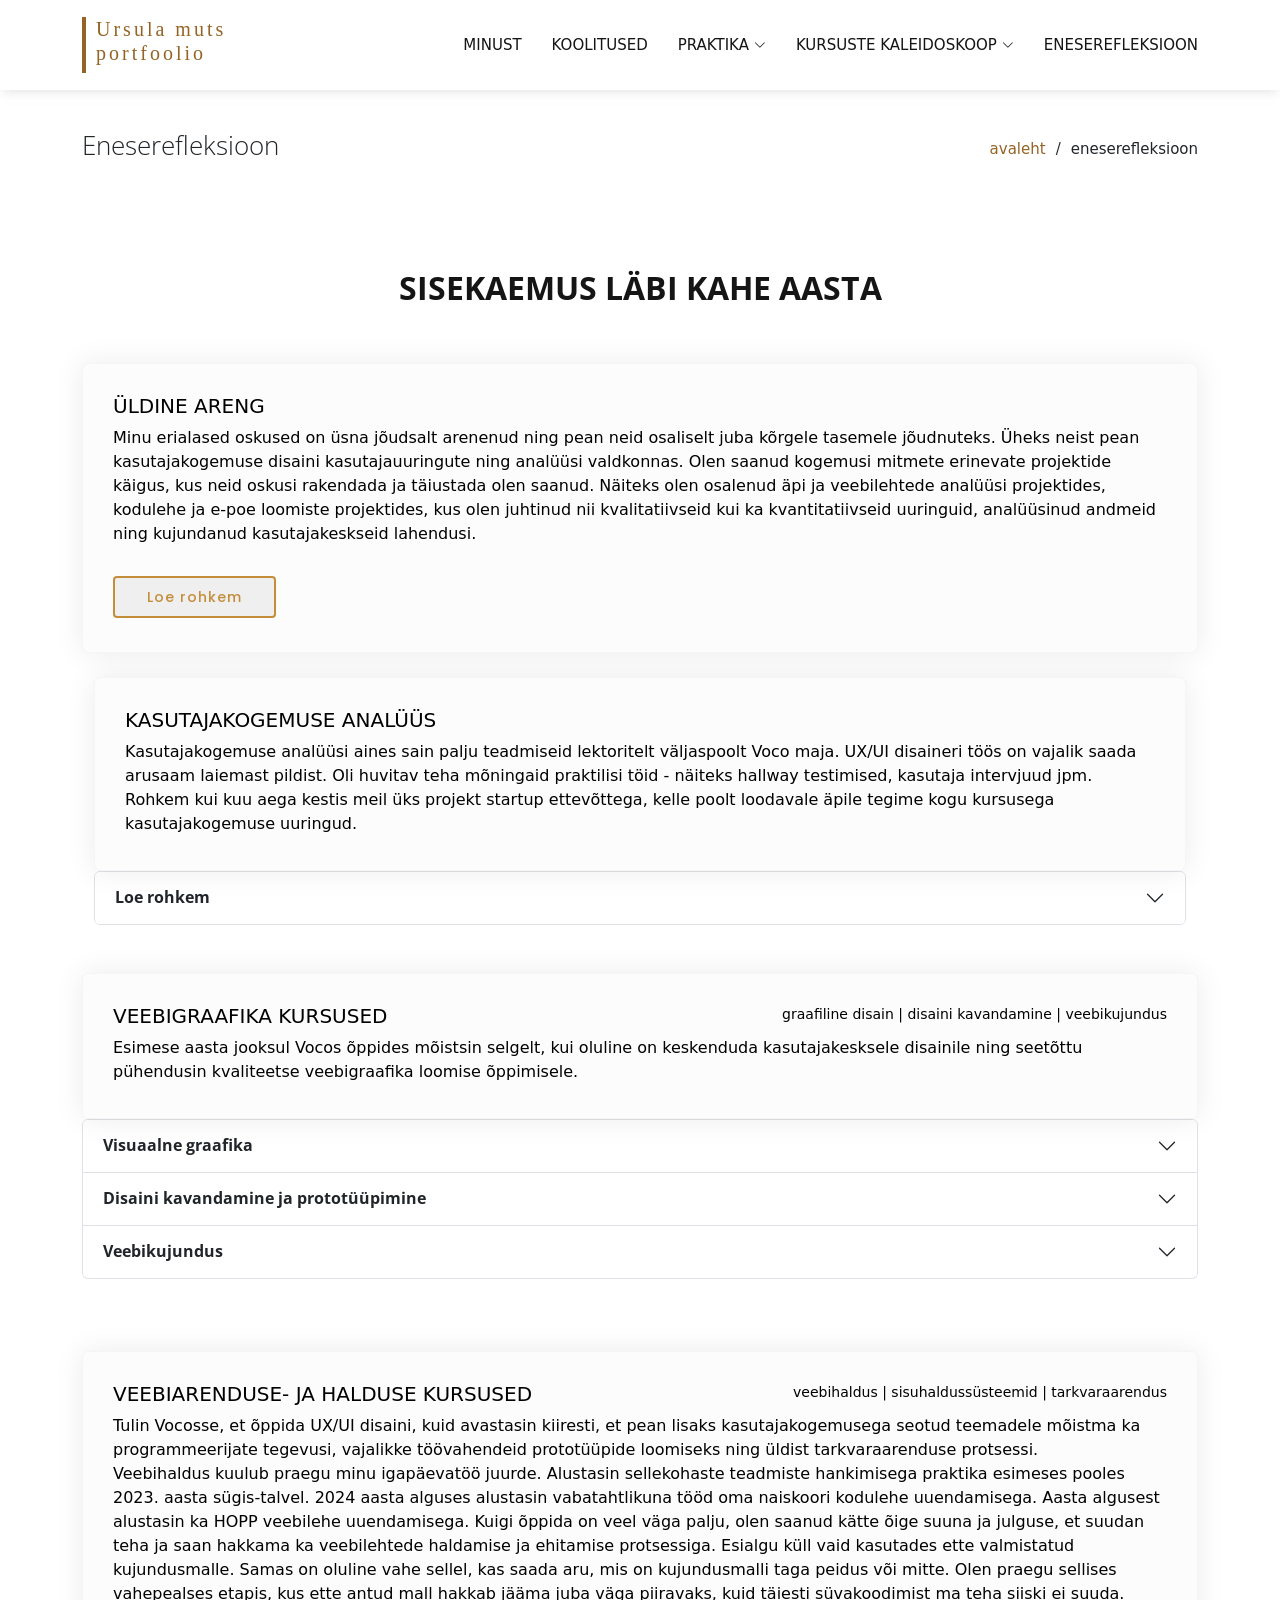
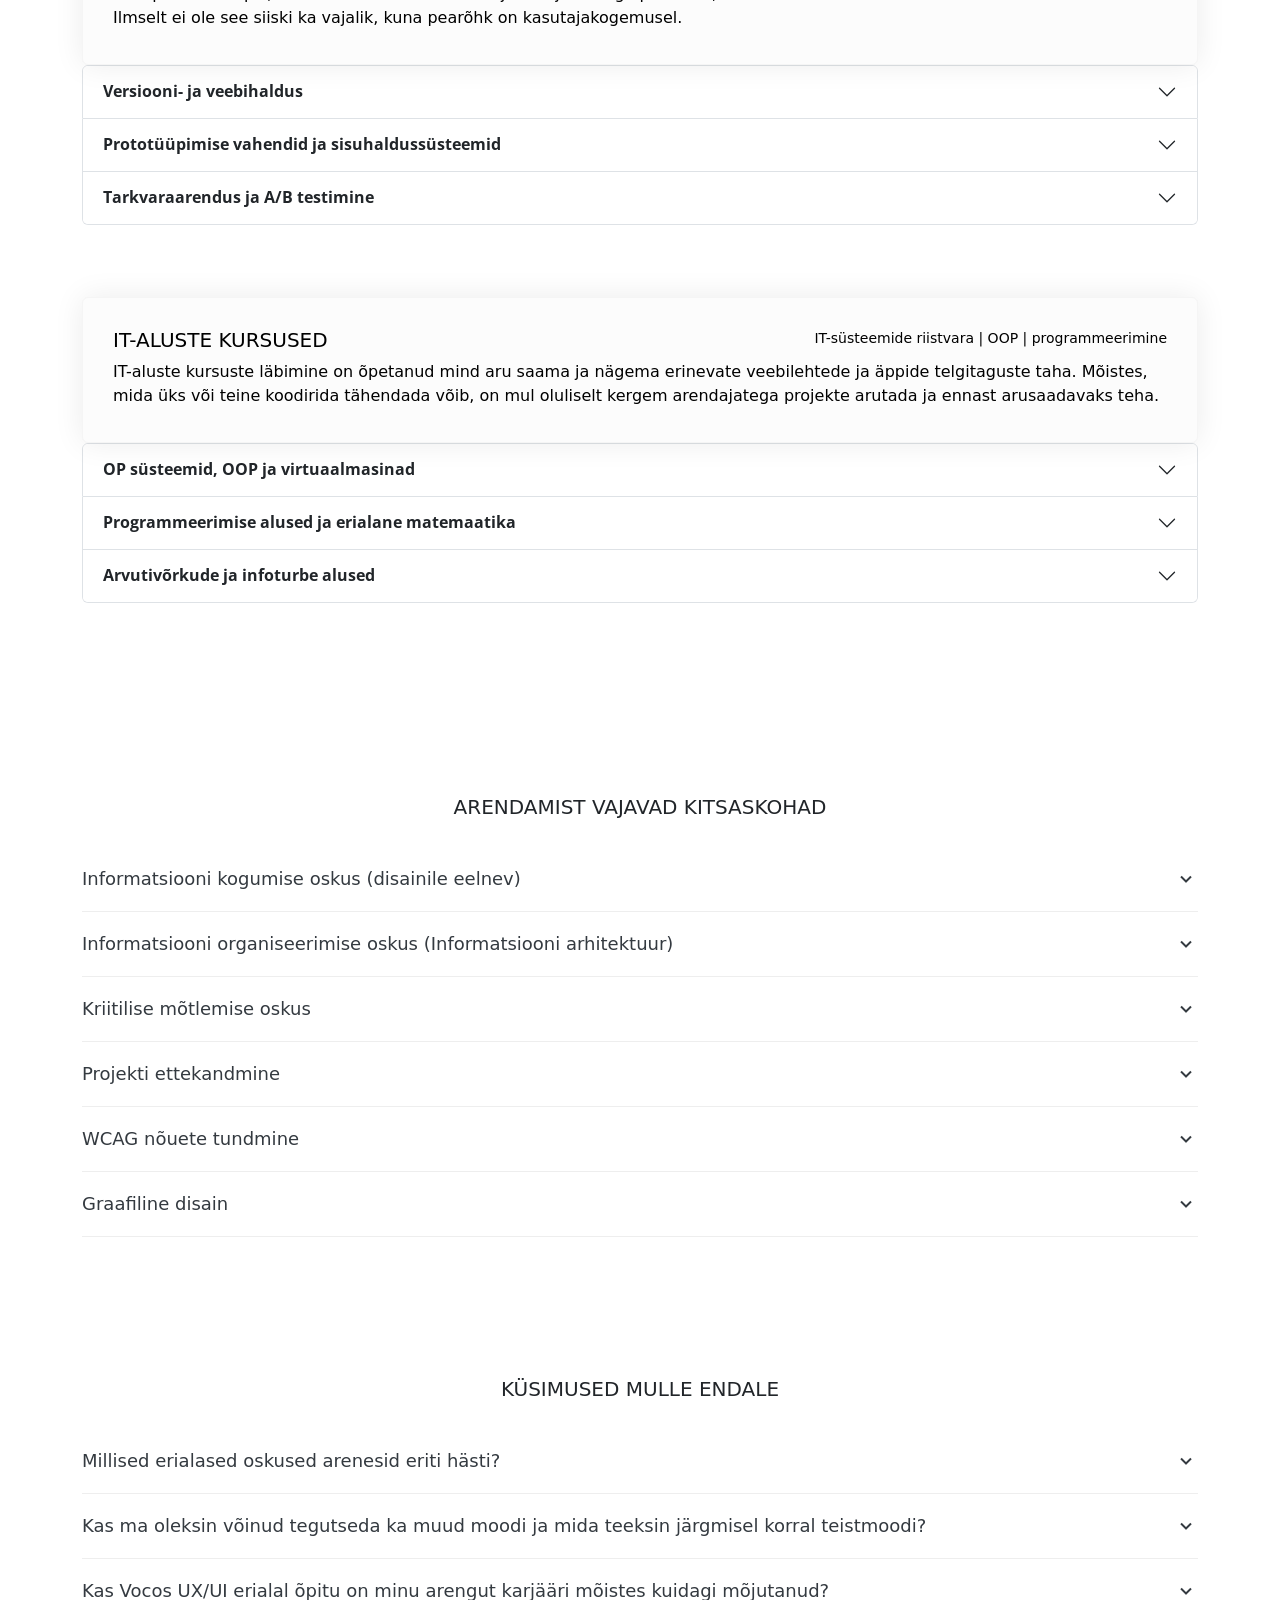
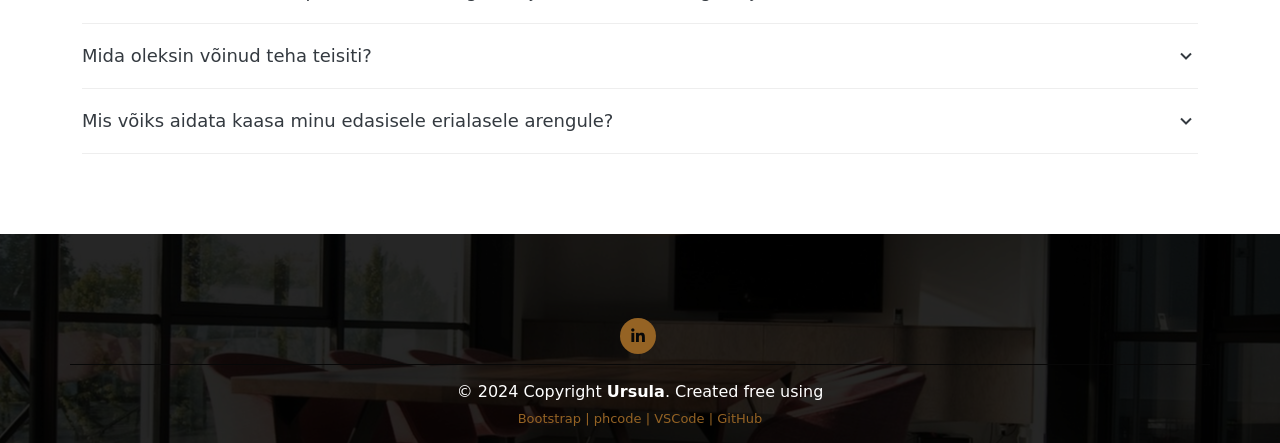
==== eneserefleksioon.html @ 8264b4f9 "Merge branch 'main' of https://github.com/ursula-visnapuu/ursula-portfolio" ====
<!doctype html>
<html lang="et">
    <head>
        <meta charset="utf-8" />
        <meta content="width=device-width, initial-scale=1.0" name="viewport" />

        <title>Ursula-portfoolio</title>
        <meta content="Ursula Muts PORTFOOLIO" name="description" />
        <meta content="Ursula Muts PORTFOOLIO" name="keywords" />

        <!-- Favicons -->
        <link href="assets/img/favicon.png" rel="icon" />
        <link href="assets/img/apple-touch-icon.png" rel="apple-touch-icon" />

        <!-- Google Fonts -->
        <link
            href="https://fonts.googleapis.com/css?family=Open+Sans:300,300i,400,400i,600,600i,700,700i Montserrat:300,300i,400,400i,500,500i,600,600i,700,700i|Poppins:300,300i,400,400i,500,500i,600,600i,700,700i"
            rel="stylesheet" />
        <link
            href="https://fonts.cdnfonts.com/css/nasalization-2"
            rel="stylesheet" />

        <!-- Vendor CSS Files -->
        <link href="assets/vendor/aos/aos.css" rel="stylesheet" />
        <link
            href="assets/vendor/bootstrap/css/bootstrap.min.css"
            rel="stylesheet" />
        <link
            href="assets/vendor/bootstrap-icons/bootstrap-icons.css"
            rel="stylesheet" />
        <link
            href="assets/vendor/boxicons/css/boxicons.min.css"
            rel="stylesheet" />
        <link
            href="assets/vendor/glightbox/css/glightbox.min.css"
            rel="stylesheet" />
        <link
            href="assets/vendor/swiper/swiper-bundle.min.css"
            rel="stylesheet" />

        <!-- Template Main CSS File -->
        <link href="assets/css/style.css" rel="stylesheet" />

        <!-- =======================================================
  * Template Name: Knight
  * Template URL: https://bootstrapmade.com/knight-free-bootstrap-theme/
  * Updated: Mar 17 2024 with Bootstrap v5.3.3
  * Author: BootstrapMade.com
  * License: https://bootstrapmade.com/license/
  ======================================================== -->
        <style>
            @import url("https://fonts.cdnfonts.com/css/nasalization-2");
        </style>

        <style>
            @import url("https://fonts.cdnfonts.com/css/teko");
        </style>
    </head>

    <body>
        <!-- ======= Header ======= -->
        <header id="header" class="d-flex align-items-center">
            <div
                class="container d-flex align-items-center justify-content-between">
                <div class="logo">
                    <a href="index.html#navbar">
                        <h5>
                            Ursula muts <br />
                            portfoolio
                        </h5></a
                    >
                </div>

                <nav id="navbar" class="navbar">
                    <ul>
                        <li>
                            <a class="nav-link" href="index.html#services"
                                >minust</a
                            >
                        </li>
                        <li>
                            <a class="nav-link" href="index.html#faq"
                                >Koolitused</a
                            >
                        </li>
                        <li class="dropdown">
                            <a href="#"
                                ><span>Praktika</span>
                                <i class="bi bi-chevron-down"></i
                            ></a>
                            <ul>
                                <li>
                                    <a href="tutvumispraktika.html"
                                        >Tutvumispraktika</a
                                    >
                                </li>
                                <li>
                                    <a href="praktika2.html"
                                        >Spetsialiseerumispraktika</a
                                    >
                                </li>
                            </ul>
                        </li>

                        <li class="dropdown">
                            <a
                                href="kursuste-kaleidoskoop.html"
                                class="nav-link scrollto portfolio"
                                ><span>Kursuste kaleidoskoop</span>
                                <i class="bi bi-chevron-down"></i
                            ></a>
                            <ul>
                                <li>
                                    <a href="kasutajakogemus.html"
                                        >Kasutajakogemuse analüüs</a
                                    >
                                </li>
                                <li>
                                    <a
                                        href="multimeedia-disain-tootearendus.html#navbar"
                                        >Multimeedia disain ja tootearendus</a
                                    >
                                </li>
                                <li class="dropdown">
                                    <a href="veebikujundus.html"
                                        ><span>Veebikujundus</span>
                                        <i class="bi bi-chevron-right"></i
                                    ></a>
                                    <ul>
                                        <li>
                                            <a href="veebikujundus.html"
                                                >Veebitehnoloogiad</a
                                            >
                                        </li>
                                        <li>
                                            <a href="veebikujundus.html"
                                                >HTML, CSS, Bootstrap</a
                                            >
                                        </li>
                                    </ul>
                                </li>
                                <li class="dropdown">
                                    <a href="graafiline-disain.html"
                                        ><span>Veebigraafika- ja disain</span>
                                        <i class="bi bi-chevron-right"></i
                                    ></a>
                                    <ul>
                                        <li>
                                            <a href="graafiline-disain.html"
                                                >Graafiline disain</a
                                            >
                                        </li>
                                        <li>
                                            <a href="graafiline-disain.html"
                                                >Disaini kavandamine</a
                                            >
                                        </li>
                                        <li>
                                            <a href="kooliprojektid.html"
                                                >Kooliprojektid</a
                                            >
                                        </li>
                                    </ul>
                                </li>
                                <li class="dropdown">
                                    <a href="veebiarendus.html"
                                        ><span>Veebiarendus- ja haldus</span>
                                        <i class="bi bi-chevron-right"></i
                                    ></a>
                                    <ul>
                                        <li>
                                            <a href="veebiarendus.html"
                                                >Tarkvaraarendus</a
                                            >
                                        </li>
                                        <li>
                                            <a href="veebiarendus.html"
                                                >Sisuhaldussüsteemid</a
                                            >
                                        </li>

                                        <li>
                                            <a href="veebiarendus.html"
                                                >Veebihaldus</a
                                            >
                                        </li>
                                    </ul>
                                </li>
                                <li class="dropdown">
                                    <a href="it-alused.html"
                                        ><span>IT-aluste kursused</span>
                                        <i class="bi bi-chevron-right"></i
                                    ></a>
                                    <ul>
                                        <li>
                                            <a href="it-alused.html">OOP</a>
                                        </li>
                                        <li>
                                            <a href="it-alused.html"
                                                >Programmeerimine</a
                                            >
                                        </li>

                                        <li>
                                            <a href="it-alused.html"
                                                >IT-süsteemide riistvara</a
                                            >
                                        </li>
                                    </ul>
                                </li>
                            </ul>
                        </li>

                        <li>
                            <a href="eneserefleksioon.html">Eneserefleksioon</a>
                        </li>
                    </ul>
                </nav>

                <!-- .navbar -->
            </div>
        </header>
        <!-- End Header -->

        <main id="main" data-aos="fade-up">
            <!-- ======= Breadcrumbs ======= -->
            <section id="breadcrumbs" class="breadcrumbs">
                <div class="container">
                    <div
                        class="d-flex justify-content-between align-items-center">
                        <h2>Eneserefleksioon <br /></h2>
                        <ol>
                            <li><a href="index.html#navbar">avaleht</a></li>
                            <li>eneserefleksioon</li>
                        </ol>
                    </div>
                </div>
            </section>
            <!-- End Breadcrumbs -->

            <!-- ======= Portfolio Details Section ======= -->

            <!-- nimeta ümber! -->

            <section id="services" class="services">
                <div class="container foodfilter">
                    <div class="section-title" data-aos="fade-up">
                        <h2>sisekaemus läbi kahe aasta</h2>
                    </div>
                    <div class="list-group">
                        <a
                            class="list-group-item list-group-item-action active"
                            aria-current="true">
                            <div class="d-flex w-100 justify-content-between">
                                <h5 class="mb-1">ÜLDINE ARENG</h5>
                                <small></small>
                            </div>

                            <p class="mb-1"></p>
                            <p class="mb-1">
                                Minu erialased oskused on üsna jõudsalt arenenud
                                ning pean neid osaliselt juba kõrgele tasemele
                                jõudnuteks. Üheks neist pean kasutajakogemuse
                                disaini kasutajauuringute ning analüüsi
                                valdkonnas. Olen saanud kogemusi mitmete
                                erinevate projektide käigus, kus neid oskusi
                                rakendada ja täiustada olen saanud. Näiteks olen
                                osalenud äpi ja veebilehtede analüüsi
                                projektides, kodulehe ja e-poe loomiste
                                projektides, kus olen juhtinud nii
                                kvalitatiivseid kui ka kvantitatiivseid
                                uuringuid, analüüsinud andmeid ning kujundanud
                                kasutajakeskseid lahendusi.<br />
                                <br /><button class="readMoreBtn">
                                    Loe rohkem
                                </button>
                            </p>

                            <p id="fullText" style="display: none">
                                Psühholoogilisest vaatepunktist olen samuti
                                märganud endas positiivseid nihkeid. Sõbraliku
                                töökaaslase sõnul olen muutunud
                                tähelepanelikumaks ning suudan asju sügavamalt
                                ja tasakaalukamalt analüüsida. Minu
                                analüüsimisvõime on arenenud struktuursemaks ja
                                situatsioonikesksemaks, võimaldades mul paremini
                                süveneda igasse teemasse ja etappi.
                                <br /><br />Erinevate projektide läbiviimine on
                                aidanud mul arendada olulisi pehmeid oskuseid
                                nagu meeskonnatöö, suhtlemine ja probleemide
                                lahendamine. Töötamine erinevate
                                meeskonnaliikmetega erinevate projektide raames
                                on andnud mulle võimaluse õppida, kuidas
                                efektiivselt suhelda ja koostööd teha erinevate
                                inimestega erinevates olukordades. <br /><br />
                                Peale Voco lõpetamist, olen valmis oma kogemusi
                                ja oskusi edasi arendama ning panustama uutesse
                                väljakutsetesse, mis nõuavad kasutajakogemuse
                                disaini ja analüüsi valdkonnas tipptasemel
                                kompetentsi.

                                <br /><br /><button class="readLessBtn">
                                    Loe vähem
                                </button>
                            </p>
                        </a>
                    </div>
                    <br />

                    <div class="container">
                        <div class="list-group">
                            <a
                                class="list-group-item list-group-item-action active"
                                aria-current="true">
                                <div
                                    class="d-flex w-100 justify-content-between">
                                    <h5 class="mb-1">
                                        KASUTAJAKOGEMUSE ANALÜÜS
                                    </h5>
                                </div>
                                <p class="mb-1"></p>
                                <p class="mb-1">
                                    Kasutajakogemuse analüüsi aines sain palju
                                    teadmiseid lektoritelt väljaspoolt Voco
                                    maja. UX/UI disaineri töös on vajalik saada
                                    arusaam laiemast pildist. Oli huvitav teha
                                    mõningaid praktilisi töid - näiteks hallway
                                    testimised, kasutaja intervjuud jpm. Rohkem
                                    kui kuu aega kestis meil üks projekt startup
                                    ettevõttega, kelle poolt loodavale äpile
                                    tegime kogu kursusega kasutajakogemuse
                                    uuringud.
                                </p>
                            </a>
                        </div>

                        <div class="accordion" id="accordiondatatrigger">
                            <div class="accordion-item">
                                <h2 class="accordion-header" id="headingBack">
                                    <button
                                        class="accordion-button collapsed"
                                        type="button"
                                        data-bs-toggle="collapse"
                                        data-bs-target="#collapseBack"
                                        aria-expanded="false"
                                        aria-controls="collapseBack">
                                        <b>Loe rohkem</b>
                                    </button>
                                </h2>
                                <div
                                    id="collapseBack"
                                    class="accordion-collapse collapse"
                                    aria-labelledby="headingBack"
                                    data-bs-parent="#accordionpraktika2">
                                    <div class="accordion-body">
                                        <ul class="list-group">
                                            <li class="list-group-item">
                                                On olnud ääretult põnev ja
                                                rikastav teekond, mis võimaldas
                                                mul aru saada, kuidas kavandada
                                                ja viia läbi kasutajakogemuse
                                                uuringuid ning analüüsida nende
                                                tulemusi. Lisaks uuringutele,
                                                sain katsetada kasutatavuse
                                                testimist, mis oli oluline osa
                                                minu õppest. Sain selgeks,
                                                kuidas kavandada ja viia läbi
                                                kasutatavuse teste, jälgida
                                                testitavate käitumist ja saada
                                                väärtuslikku tagasisidet selle
                                                kohta, kuidas kasutajad
                                                suhtlevad veebilehtede ja
                                                rakendustega. Peale uuringute ja
                                                testimiste, sain süveneda ka
                                                kasutajamugavuse põhimõtetesse
                                                ja olen õppinud, kuidas mõista
                                                sihtrühma vajadusi ja ootusi.
                                                See on aidanud mul disainida
                                                kasutajakeskseid lahendusi, mis
                                                vastavad kasutajate ootustele ja
                                                pakuvad neile mugavat
                                                kasutuskogemust.
                                            </li>
                                            <li class="list-group-item">
                                                Erinevates projektides
                                                kasutajakogemuse analüüse läbi
                                                viies jõudsin järeldusele, et
                                                kattuvusi tekib palju ja
                                                kasutajad üldiselt käituvad
                                                sarnaselt. Kuna veebilehed või
                                                äpid, milliste projektide juures
                                                töötasin, olid enamik
                                                suhteliselt lihtsakoelised, siis
                                                tavaliselt piisas väikestest
                                                valimitest. Ennem erinevates
                                                projektides kasutajauuringute
                                                läbiviimist, uurisin kõigepealt
                                                ettevõtteid, et mõista tausta ja
                                                saada aru, millised on omanike
                                                eesmärgid ja kellele tema äpp,
                                                veebileht või e-pood mõeldud on.
                                            </li>
                                            <li class="list-group-item">
                                                Minu jaoks oli palju abi
                                                programmeerimise aluste ja
                                                kasutajakogemuse analüüsimise
                                                tundidest, kust jäi meelde,
                                                kuidas andmeid töödelda ning
                                                sarnaseid tunnuseid kätte saada,
                                                kuidas persoonasid luua ning
                                                kuidas koostada tulemuslikke
                                                küsimustikke. Neid teadmisi oli
                                                võimalik koheselt kasutada.
                                                Näiteks kuidas ette valmistuda
                                                äri analüüsi tegemiseks ning
                                                mida teha erinevate kasutajate
                                                ja huvigruppide küsimustike
                                                koostamiseks.
                                            </li>
                                            <li class="list-group-item">
                                                Kõige suurem töö, mida esimese
                                                aasta tudengina tegin, oli aines
                                                "Projektihalduse alused", mille
                                                tegime kolme kursuseõega
                                                meeskonnatöönatööna. Ma õppisin
                                                läbi selle projekti väga palju.
                                                Sain juurde uusi teadmisi,
                                                kinnitasin vanu. Kõige rohkem
                                                olen ma rahul sellega, et
                                                kurususeõde Kerli ettepanekul
                                                sai meie grupp kokku ja saime
                                                väga palju meeskonnatööd
                                                harjutada. UX-disaineri töös on
                                                üks olulisemaid oskuseid teha
                                                väga head meeskonnatööd,
                                                saavutada kliendiga
                                                usaldusväärne kontakt, pidevalt
                                                ennast arendada (loengud,
                                                teemakohased konverentsid,
                                                veebiloengud, podcastid) ja
                                                osata leida koostööpartnereid ka
                                                tulevikuks ehk olla
                                                konkurentsivõimeline juba eriala
                                                omandamise ajal.
                                            </li>
                                            <li class="list-group-item">
                                                Kuigi oman päris pikalt kogemusi
                                                meeskonnatööst, sain siin koolis
                                                mitmeid nüansse lihvida ja
                                                juurde õppida. Õppisin, kuidas
                                                suhelda ja teha koostööd
                                                erinevate isiksuste ja taustaga
                                                inimestega. Mõistsin, et avatud
                                                suhtlus ja kuulamine on
                                                võtmetähtsusega edukaks
                                                meeskonnatööks ning oskused
                                                konstruktiivseks tagasisideks ja
                                                aruteluks on olulised. Oma
                                                toreda Kolm Punkti seltskonnaga
                                                sain enda kohta nii mõndagi
                                                teada. Me kasutasime ära
                                                üksteise tugevused ja jätsime
                                                kõrvale iseenda ego ning
                                                tahtmised midagi üksinda ära
                                                teha. Seeläbi oleme kasvanud
                                                kokku ja omandanud võime teha
                                                lühema aja jooksul ära oluliselt
                                                rohkem.
                                            </li>
                                            <li class="list-group-item">
                                                Reklaamid mõjutavad
                                                kasutajakogemust
                                                psühholoogiliselt, suunates
                                                nende tähelepanu, emotsioone,
                                                käitumist ja identiteeti. Need
                                                mõjud võivad olla teadlikud või
                                                alateadlikud ning neid võib
                                                kasutada toodete ja teenuste
                                                müügi edendamiseks.
                                            </li>
                                            <li class="list-group-item">
                                                Esimese aasta praktika käigus
                                                soovisime teada saada, kas
                                                inimene märkab veebilehe päises
                                                olevat reklaami. Täpsustavalt:
                                                Valmistasime kaks erinevat
                                                bännerit. Mõlemal olid
                                                dünaamilised taustad, kuid ühel
                                                neist olid lihtsalt liikuvad
                                                pildid, kuid teisel vasakus
                                                ääres suur sooduspakkumiste
                                                kampaania ala koos
                                                allahindlusprotsendiga.
                                                Katsetasime antud ülesannet
                                                nelja testitava peal. Neljast
                                                testitavast kolm täheldasid
                                                antud lehel, et neile jäi enam
                                                silma dünaamiline bänner KOOS
                                                sooduspakkumise kampaaniaga. Üks
                                                testitav ei märganud bännerit
                                                üleval serval üldse, vaid jälgis
                                                ainult lehe sisu.
                                            </li>
                                            <li class="list-group-item">
                                                Sellest võib järeldada, et
                                                soovitav on kasutada pakkumisi
                                                ja reklaame erinevate toodete,
                                                kampaaniate või tähtpäevade
                                                esiletõstmiseks. Varasema loetu
                                                ja õpitu põhjal ei soovita
                                                kasutada üleliigseid popupe ehk
                                                reklaamiga ei tohi üle pingutada
                                                vaid lähtuda pigem põhimõttest
                                                “vähem on rohkem”. Liigse
                                                agressiivse reklaami kasutamine
                                                teekonnal ostukorvi võib inimest
                                                häirida ning tulemuseks võib
                                                olla katkestatud ostusooritus.
                                            </li>
                                        </ul>
                                    </div>
                                </div>
                            </div>
                        </div>
                    </div>
                    <br />
                    <br />
                    <div class="list-group">
                        <a
                            class="list-group-item list-group-item-action active"
                            aria-current="true">
                            <div class="d-flex w-100 justify-content-between">
                                <h5 class="mb-1">VEEBIGRAAFIKA KURSUSED</h5>
                                <small
                                    >graafiline disain | disaini kavandamine |
                                    veebikujundus</small
                                >
                            </div>
                            <p class="mb-1"></p>
                            <p class="mb-1">
                                Esimese aasta jooksul Vocos õppides mõistsin
                                selgelt, kui oluline on keskenduda
                                kasutajakesksele disainile ning seetõttu
                                pühendusin kvaliteetse veebigraafika loomise
                                õppimisele.
                            </p>
                        </a>
                    </div>
                    <div class="accordion" id="accordionpraktika2">
                        <div class="accordion-item">
                            <h2 class="accordion-header" id="headingOne">
                                <button
                                    class="accordion-button collapsed"
                                    type="button"
                                    data-bs-toggle="collapse"
                                    data-bs-target="#collapseOne"
                                    aria-expanded="false"
                                    aria-controls="collapseOne">
                                    <b>Visuaalne graafika</b>
                                </button>
                            </h2>
                            <div
                                id="collapseOne"
                                class="accordion-collapse collapse"
                                aria-labelledby="headingOne"
                                data-bs-parent="#accordionpraktika2">
                                <div class="accordion-body">
                                    <ul class="list-group">
                                        <li class="list-group-item">
                                            Omandasin algsed oskused visuaalse
                                            disaini loomise rakendustes: Adobe
                                            Photoshop, Adobe Illustrator, After
                                            Effects. Esimese õpitud aasta
                                            jooksul tegin mainitud programmides
                                            märkimisväärse koguse töid, mille
                                            üle rohkem või vähem uhkust võin
                                            tunda. Enim soovin arendada oma
                                            oskuseid After Effects programmis,
                                            sest see sai kõige
                                            südamelähedasemaks.
                                        </li>

                                        <li class="list-group-item">
                                            Veebigraafika ja -disaini oskused
                                            aitavad mul edaspidises karjääris
                                            luua unikaalset brändi identiteeti,
                                            funktsioneerivaid veebilehti ja
                                            palju muud, mida UX/UI disainer peab
                                            oskama. Visuaalsed elemendid nagu
                                            logo, värvipalett, ikoonid ja
                                            tüpograafia aitavad luua tuntavat ja
                                            meeldejäävat brändi. Kvaliteetne ja
                                            läbimõeldud disain aitab kaasa
                                            brändi tuntusele, usaldusväärsusele
                                            ja eristumisele konkurentidest.
                                        </li>
                                        <li class="list-group-item">
                                            Veebigraafika ja -disaini oskused
                                            mängivad olulist rolli ka turunduses
                                            ja müügis. Kui ma kujundan hästi
                                            mõne veebilehe või reklaami, mis on
                                            atraktiivse visuaaliga ning selge
                                            kutsega tegevusele (call-to-action),
                                            siis see aitabki suurendada
                                            konversioone ja müüki. Efektiivne
                                            disain aitab kaasata külastajaid,
                                            suunata neid olulistele tegevustele
                                            ja tugevdada ettevõtte turundusse.
                                        </li>
                                    </ul>
                                </div>
                            </div>
                        </div>
                        <div class="accordion-item">
                            <h2 class="accordion-header" id="headingTwo">
                                <button
                                    class="accordion-button collapsed"
                                    type="button"
                                    data-bs-toggle="collapse"
                                    data-bs-target="#collapseTwo"
                                    aria-expanded="false"
                                    aria-controls="collapseTwo">
                                    <b>Disaini kavandamine ja prototüüpimine</b>
                                </button>
                            </h2>
                            <div
                                id="collapseTwo"
                                class="accordion-collapse collapse"
                                aria-labelledby="headingTwo"
                                data-bs-parent="#accordionpraktika2">
                                <div class="accordion-body">
                                    <ul class="list-group">
                                        <li class="list-group-item">
                                            Õppisin disainiprotsessi, sealhulgas
                                            värviteooriat, tüpograafiat ja
                                            kasutajakeskse disaini põhimõtteid.
                                            Samuti olen omandanud prototüüpimise
                                            oskused, mis võimaldavad mul
                                            kiiresti luua interaktiivseid
                                            mudeleid ja saada tagasisidet
                                            disaini parandamiseks enne lõpliku
                                            veebilehe loomist.
                                            Disainiraamistikke õppides, oli
                                            võimalus esmaselt tutvust teha
                                            Bootstrapiga. Bootstrap andis
                                            suurepärase võimaluse luua
                                            lihtsamatel viisidel atraktiivseid
                                            veebilehti. Katsetuste käigus
                                            valmisid nii ühe- kui kahelehelised
                                            veebilehed. Minu portfoolio on
                                            samuti loodud Bootstrapi mallile.
                                        </li>

                                        <li class="list-group-item">
                                            Ennem kooli ei olnud mul suurt
                                            vajadust kasutada erinevaid pildi-
                                            ja ikoonidepankasid. Nüüd olen
                                            teadlik väga paljudest erinevatest
                                            võimalustest ning kasutan neid lehti
                                            igapäevases töös. Näiteks Flaticon,
                                            Iconify, Shutterstock ja Unsplash.
                                            Need platvormid pakuvad laia valikut
                                            ikoonikomplekte, piltide
                                            kollektsioone ja graafilisi
                                            ressursse, mida saab kasutada
                                            kasutajaliidese elementide loomisel.
                                        </li>
                                        <li class="list-group-item">
                                            Esimest korda elus on mul koolis
                                            õppides olnud võimalus kasutada
                                            CSS-i ja JavaScripti. Pean
                                            tunnistama, et JavaScripti kasutama
                                            õppimine on olnud küllaltki
                                            keeruline ja raskesti hoomatav. Kuna
                                            JavaScript on üks populaarsemaid
                                            programmeerimiskeeli veebiarenduse
                                            valdkonnas, siis sean endale
                                            järgnevateks aastate üheks
                                            eesmärgiks õppida JavaScripti keelt
                                            paremini kasutama. Esmalt vajan
                                            meeldetuletust “Objektorienteeritud
                                            programmeerimise” ainest - süntaks,
                                            muutujad, andmetüübid,
                                            tingimuslaused, tsüklid ja
                                            funktsioonid. Saan kasutada online
                                            õppeplatvorme nagu Codecademy,
                                            FreeCodeCamp või W3Schools, mis
                                            pakuvad interaktiivseid
                                            õppematerjale ja praktilisi
                                            harjutusi.
                                        </li>
                                    </ul>
                                </div>
                            </div>
                        </div>
                        <div class="accordion-item">
                            <h2 class="accordion-header" id="headingThree">
                                <button
                                    class="accordion-button collapsed"
                                    type="button"
                                    data-bs-toggle="collapse"
                                    data-bs-target="#collapseThree"
                                    aria-expanded="false"
                                    aria-controls="collapseThree">
                                    <b>Veebikujundus</b>
                                </button>
                            </h2>
                            <div
                                id="collapseThree"
                                class="accordion-collapse collapse"
                                aria-labelledby="headingThree"
                                data-bs-parent="#accordionpraktika2">
                                <div class="accordion-body">
                                    <ul class="list-group">
                                        <li class="list-group-item">
                                            Üks olulisemaid oskuseid
                                            veebikujunduses on võime luua
                                            selgeid ja tõhusaid struktuure. Olen
                                            õppinud visandite ja
                                            struktuurikavandite loomist, mis
                                            aitavad mul paremini planeerida ja
                                            visualiseerida veebilehtede
                                            paigutust ning kasutajaliidese
                                            ülesehitust. Veebikujunduse aines
                                            sain keskenduda veebilehtede
                                            visuaalile ja kasutajaliidese (UI)
                                            kujundamisele ning sellele, kuidas
                                            veebileht peaks välja nägema ja
                                            kuidas kasutajad sellega suhtlevad.
                                            Tuli tegeleda veebilehtede välimuse,
                                            paigutuse, värviskeemi, graafika ja
                                            kasutajakogemuse (UX) loomise ja
                                            parandamisega. Lõin visuaalseid
                                            elemente, nagu logo, pildid,
                                            ikoonid, nupud ja teksti stiilid.
                                        </li>

                                        <li class="list-group-item">
                                            Koolis õppides hakkasin aru saama
                                            veebikujunduse põhialustest. Tänu
                                            õpitule, mõistsin paremini, kuidas
                                            antakse veebisaitidele visuaalne ja
                                            funktsionaalne kujundus ning
                                            parandatakse kasutajakogemust.
                                            Lisaks sain teadmised visuaalse
                                            identiteedi loomisest, mis on
                                            oluline brändi tuntavuse
                                            suurendamiseks veebis.
                                        </li>
                                    </ul>
                                </div>
                            </div>
                        </div>
                    </div>
                </div>
                <br />
                <br />
                <br />
                <div class="container">
                    <div class="list-group">
                        <a
                            class="list-group-item list-group-item-action active"
                            aria-current="true">
                            <div class="d-flex w-100 justify-content-between">
                                <h5 class="mb-1">
                                    VEEBIARENDUSE- JA HALDUSE KURSUSED
                                </h5>
                                <small
                                    >veebihaldus | sisuhaldussüsteemid |
                                    tarkvaraarendus</small
                                >
                            </div>
                            <p class="mb-1"></p>
                            <p class="mb-1">
                                Tulin Vocosse, et õppida UX/UI disaini, kuid
                                avastasin kiiresti, et pean lisaks
                                kasutajakogemusega seotud teemadele mõistma ka
                                programmeerijate tegevusi, vajalikke
                                töövahendeid prototüüpide loomiseks ning üldist
                                tarkvaraarenduse protsessi.
                                <br />Veebihaldus kuulub praegu minu igapäevatöö
                                juurde. Alustasin sellekohaste teadmiste
                                hankimisega praktika esimeses pooles 2023. aasta
                                sügis-talvel. 2024 aasta alguses alustasin
                                vabatahtlikuna tööd oma naiskoori kodulehe
                                uuendamisega. Aasta algusest alustasin ka HOPP
                                veebilehe uuendamisega. Kuigi õppida on veel
                                väga palju, olen saanud kätte õige suuna ja
                                julguse, et suudan teha ja saan hakkama ka
                                veebilehtede haldamise ja ehitamise protsessiga.
                                Esialgu küll vaid kasutades ette valmistatud
                                kujundusmalle. Samas on oluline vahe sellel, kas
                                saada aru, mis on kujundusmalli taga peidus või
                                mitte. Olen praegu sellises vahepealses etapis,
                                kus ette antud mall hakkab jääma juba väga
                                piiravaks, kuid täiesti süvakoodimist ma teha
                                siiski ei suuda. Ilmselt ei ole see siiski ka
                                vajalik, kuna pearõhk on kasutajakogemusel.
                            </p>
                        </a>
                    </div>

                    <div class="accordion" id="accordiondatatrigger">
                        <div class="accordion-item">
                            <h2 class="accordion-header" id="headingFive">
                                <button
                                    class="accordion-button collapsed"
                                    type="button"
                                    data-bs-toggle="collapse"
                                    data-bs-target="#collapseFive"
                                    aria-expanded="false"
                                    aria-controls="collapseFive">
                                    <b>Versiooni- ja veebihaldus</b>
                                </button>
                            </h2>
                            <div
                                id="collapseFive"
                                class="accordion-collapse collapse"
                                aria-labelledby="headingFive"
                                data-bs-parent="#accordiondatatrigger">
                                <div class="accordion-body">
                                    <ul class="list-group">
                                        <li class="list-group-item">
                                            Olen omandanud olulised teadmised
                                            versioonihaldusest, mis on
                                            hädavajalikud disainerina koostöö
                                            tegemisel arendajate ja meeskonnaga.
                                            Olen õppinud kasutama tööriistu nagu
                                            Git ja GitHub, et jälgida
                                            disainiprojektide ajaloolist
                                            arengut, hoida erinevaid versioone
                                            ning hõlbustada meeskonnatööd.
                                            GitHub'i kasutan oma töös
                                            igapäevaselt. Kogu mu portfoolio
                                            käekäik (erinevad versioonid), on
                                            olemas GitHubis. Veebihalduse aines
                                            keskendusin veebilehtede tehnilisele
                                            poolele ja nende haldamisele pärast
                                            nende loomist. Tutvusin, kuidas
                                            toimub veebilehtede käigushoidmine,
                                            hooldamine, värskendamine,
                                            turvalisuse tagamine ning nende
                                            tehniline optimeerimine. Veebihaldus
                                            on oluline osa UX/UI disaineri
                                            tööst, kuna see aitab mõista, kuidas
                                            veebid toimivad ja kuidas disain
                                            mõjutab nende kasutuskogemust. Olen
                                            õppinud veebilehtede struktuuri,
                                            HTML-i, CSS-i ja veebiarenduse
                                            aluseid, mis on vajalikud selleks,
                                            et disainilahendusi tõhusalt
                                            rakendada.
                                        </li>
                                    </ul>
                                </div>
                            </div>
                        </div>
                        <div class="accordion-item">
                            <h2 class="accordion-header" id="headingSix">
                                <button
                                    class="accordion-button collapsed"
                                    type="button"
                                    data-bs-toggle="collapse"
                                    data-bs-target="#collapseSix"
                                    aria-expanded="false"
                                    aria-controls="collapseSix">
                                    <b
                                        >Prototüüpimise vahendid ja
                                        sisuhaldussüsteemid</b
                                    >
                                </button>
                            </h2>
                            <div
                                id="collapseSix"
                                class="accordion-collapse collapse"
                                aria-labelledby="headingSix"
                                data-bs-parent="#accordionpraktika2">
                                <div class="accordion-body">
                                    <ul class="list-group">
                                        <li class="list-group-item">
                                            Prototüüpimine on oluline osa UX/UI
                                            disainiprotsessist. Olen õppinud
                                            kasutama erinevaid
                                            prototüüpimisvahendeid, mis
                                            võimaldavad mul kiiresti luua
                                            interaktiivseid mudeleid ja saada
                                            tagasisidet disaini iteratiivseks
                                            parandamiseks. Näiteks pangaäpi
                                            loomiseks kasutasime ühe projekti
                                            raames selliseid veebitööriistasid:
                                            app-mockup.com ja uizard.io.
                                            Sisuhaldussüsteemide tundmine on
                                            vajalik, sest need mõjutavad
                                            otseselt veebilehtede
                                            kasutajakogemust. Olen uurinud,
                                            kuidas erinevad sisuhaldussüsteemid
                                            nagu WordPress või Wix toimivad ja
                                            kuidas nendega tõhusalt disaini
                                            integreerida.
                                        </li>
                                    </ul>
                                </div>
                            </div>
                        </div>
                        <div class="accordion-item">
                            <h2 class="accordion-header" id="headingSeven">
                                <button
                                    class="accordion-button collapsed"
                                    type="button"
                                    data-bs-toggle="collapse"
                                    data-bs-target="#collapseSeven"
                                    aria-expanded="false"
                                    aria-controls="collapseSeven">
                                    <b>Tarkvaraarendus ja A/B testimine</b>
                                </button>
                            </h2>
                            <div
                                id="collapseSeven"
                                class="accordion-collapse collapse"
                                aria-labelledby="headingSeven"
                                data-bs-parent="#accordionpraktika2">
                                <div class="accordion-body">
                                    <ul class="list-group">
                                        <li class="list-group-item">
                                            Lõpetanud projektiga 2023 novembris,
                                            olime valmis saanud videoformaadis
                                            esitluse meie ideest. Selle projekti
                                            suurim ja hindamatuim väärtus on
                                            kontaktid ja võrgustik, mis Kolmele
                                            Punktile tekkis. Sain suhelda ja
                                            õppida erinevatelt UX/UI ja AI
                                            valdkonna inimestelt, kuidas
                                            ettevõtjana ellu jääda, kuidas veel
                                            paremini ja kiiremini edu saavutada.
                                            Siiani on meil hea kontakt
                                            praktikajuhendaja Helge
                                            Sarapuu-Johansoniga, kellelt olen
                                            saanud tarkuseid ja väärtuslikke
                                            õpetusi, mida ei leia ei raamatust
                                            ega veebilehtedelt. Tänu sellele
                                            projektile läksin AI-teemalistele
                                            konverentsidele ning õppepäevadele
                                            teadlikumalt ja oskasin neil
                                            räägitut oluliselt paremini vastu
                                            võtta. Juhendajana kommenteeris
                                            Hegle peale projekti lõppu, et me ei
                                            jätaks projekti päris pooleli, sest
                                            näeb sellel potentsiaali. Sama
                                            lausus üks mentor Tehnopolis
                                            toimunud AI-Ideepäeval. Seega -
                                            projekt ilmselt läheb edasi.
                                        </li>
                                    </ul>
                                </div>
                            </div>
                        </div>
                    </div>
                </div>
                <br />
                <br /><br />
                <div class="container">
                    <div class="list-group">
                        <a
                            class="list-group-item list-group-item-action active"
                            aria-current="true">
                            <div class="d-flex w-100 justify-content-between">
                                <h5 class="mb-1">IT-ALUSTE KURSUSED</h5>
                                <small
                                    >IT-süsteemide riistvara | OOP |
                                    programmeerimine</small
                                >
                            </div>
                            <p class="mb-1"></p>
                            <p class="mb-1">
                                IT-aluste kursuste läbimine on õpetanud mind aru
                                saama ja nägema erinevate veebilehtede ja äppide
                                telgitaguste taha. Mõistes, mida üks või teine
                                koodirida tähendada võib, on mul oluliselt
                                kergem arendajatega projekte arutada ja ennast
                                arusaadavaks teha.
                            </p>
                        </a>
                    </div>

                    <div class="accordion" id="accordionkyynal">
                        <div class="accordion-item">
                            <h2 class="accordion-header" id="headingTen">
                                <button
                                    class="accordion-button collapsed"
                                    type="button"
                                    data-bs-toggle="collapse"
                                    data-bs-target="#collapseTen"
                                    aria-expanded="false"
                                    aria-controls="collapseOne">
                                    <b>OP süsteemid, OOP ja virtuaalmasinad</b>
                                </button>
                            </h2>
                            <div
                                id="collapseTen"
                                class="accordion-collapse collapse"
                                aria-labelledby="headingTen"
                                data-bs-parent="#accordionpraktika2">
                                <div class="accordion-body">
                                    <ul class="list-group">
                                        <li class="list-group-item">
                                            Operatsioonisüsteemide õppimine on
                                            avanud minu arusaama sellest, kuidas
                                            arvutid toimivad. Olen süvendanud
                                            oma teadmisi erinevate
                                            operatsioonisüsteemide, nagu Windows
                                            ja Linux, toimimise kohta ning
                                            õppinud nende haldamist ja
                                            tõrkeotsingut. See on aidanud mul
                                            muuta oma arvuti efektiivsemaks ja
                                            tundma kindlamalt nende süsteemidega
                                            suheldes. Objektorienteeritud
                                            programmeerimine on olnud minu jaoks
                                            väljakutse, kuid samal ajal väga
                                            põnev teekond. Olen õppinud looma
                                            objekte, klasside loomist ja
                                            rakendama pärimist. See on muutnud
                                            minu koodi paremini struktureerituks
                                            ja taaskasutatavaks, võimaldades mul
                                            kirjutada tõhusamat ja loogilisemat
                                            koodi. Kas mul reaalselt seda oma
                                            erialases töös ka vaja läheb, näitab
                                            tulevik. Virtaalmasinaid sai
                                            erinevates tundides kokku pandud
                                            päris mitmeid. See teadmine võib
                                            osutuda teinekord kasulikuks, kui
                                            sattuda tööle mõnda suurde
                                            korporatsiooni, kus seda ka
                                            reaalselt minu kui UX/UI disaneri
                                            töös vaja läheks.
                                        </li>
                                    </ul>
                                </div>
                            </div>
                        </div>
                        <div class="accordion-item">
                            <h2 class="accordion-header" id="headingEleven">
                                <button
                                    class="accordion-button collapsed"
                                    type="button"
                                    data-bs-toggle="collapse"
                                    data-bs-target="#collapseEleven"
                                    aria-expanded="false"
                                    aria-controls="collapseTwo">
                                    <b
                                        >Programmeerimise alused ja erialane
                                        matemaatika</b
                                    >
                                </button>
                            </h2>
                            <div
                                id="collapseEleven"
                                class="accordion-collapse collapse"
                                aria-labelledby="headingEleven"
                                data-bs-parent="#accordionpraktika2">
                                <div class="accordion-body">
                                    <ul class="list-group">
                                        <li class="list-group-item">
                                            Õpingud programmeerimise
                                            alustes 
                                            suutsid anda mulle hea
                                            baasi, mis on olulised minu
                                            eriala jaoks. Kuigi minu fookus oli
                                            UX/UI disainil, õppisin siiski
                                            mõisteid nagu
                                            muutujad, andmetüübid,
                                            tingimuslaused, tsüklid ja
                                            funktsioonid. Need teadmised on minu
                                            jaoks väärtuslikud, kuna võimaldavad
                                            mõista erinevate
                                            programmeerimiskeelte põhimõtteid ja
                                            luua lahendusi, mis sobivad UX/UI
                                            disaini konteksti. Matemaatika on
                                            alati olnud oluline osa
                                            IT-valdkonnast ning olen süvendanud
                                            oma matemaatilisi teadmisi, eriti
                                            diskreetse matemaatika ja statistika
                                            valdkonnas. See on aidanud mul
                                            mõista algoritme ja andmestruktuure
                                            ning analüüsida andmeid tõhusamalt.
                                        </li>
                                    </ul>
                                </div>
                            </div>
                        </div>
                        <div class="accordion-item">
                            <h2 class="accordion-header" id="headingTwelve">
                                <button
                                    class="accordion-button collapsed"
                                    type="button"
                                    data-bs-toggle="collapse"
                                    data-bs-target="#collapseTwelve"
                                    aria-expanded="false"
                                    aria-controls="collapseTwelve">
                                    <b>Arvutivõrkude ja infoturbe alused</b>
                                </button>
                            </h2>
                            <div
                                id="collapseTwelve"
                                class="accordion-collapse collapse"
                                aria-labelledby="headingTwelve"
                                data-bs-parent="#accordionpraktika2">
                                <div class="accordion-body">
                                    <li class="list-group-item">
                                        Arvutivõrkude alused on olnud põnev
                                        uurimusreis, mis on andnud mulle
                                        arusaama sellest, kuidas arvutid ja
                                        seadmed suhtlevad võrkudes. Olen
                                        omandanud teadmised IP-protokollidest,
                                        ruutimisest ja võrguohutusest. See on
                                        aidanud mul mõista, kuidas internet ja
                                        andmevahetus toimivad. Infoturbe alused
                                        on minu jaoks olnud väga olulised
                                        õppetunnid digitaalajastul. Olen
                                        õppinud, kuidas kaitsta andmeid ja
                                        süsteeme erinevate turvameetmete abil,
                                        sh tulemüürid, paroolipoliitikad ja
                                        krüptograafia. See teadmine aitab mul
                                        mõista turvariske ja rakendada tõhusaid
                                        turvapraktikaid.
                                    </li>
                                </div>
                            </div>
                        </div>
                    </div>
                </div>
                <br />
                <br />
                <br />
            </section>
            <!-- nimeta ümber! -->

            <section id="faq" class="faq">
                <div class="container">
                    <div class="section-title" data-aos="fade-up">
                        <h5>ARENDAMIST VAJAVAD KITSASKOHAD</h5>
                    </div>

                    <ul class="faq-list">
                        <li data-aos="fade-up">
                            <a
                                data-bs-toggle="collapse"
                                class="collapsed"
                                data-bs-target="#faq1"
                                >Informatsiooni kogumise oskus (disainile
                                eelnev)
                                <i class="bx bx-chevron-down icon-show"></i
                                ><i class="bx bx-x icon-close"></i
                            ></a>
                            <div
                                id="faq1"
                                class="collapse"
                                data-bs-parent=".faq-list">
                                <p>
                                    Tunnistan vajadust paremini osata koguda
                                    olulist teavet ja esitada olulisi küsimusi.
                                    Soovin õppida, kuidas sõnastada küsimusi,
                                    mis aitaksid kaasa uuringute lõpptulemuse
                                    kvaliteedile.
                                </p>
                            </div>
                        </li>

                        <li data-aos="fade-up" data-aos-delay="100">
                            <a
                                data-bs-toggle="collapse"
                                data-bs-target="#faq2"
                                class="collapsed"
                                >Informatsiooni organiseerimise oskus
                                (Informatsiooni arhitektuur)
                                <i class="bx bx-chevron-down icon-show"></i
                                ><i class="bx bx-x icon-close"></i
                            ></a>
                            <div
                                id="faq2"
                                class="collapse"
                                data-bs-parent=".faq-list">
                                <p>
                                    Kuigi olen hea koostöös, tahan arendada
                                    oskust struktureerida ja organiseerida
                                    informatsiooni nii, et see oleks lihtsalt
                                    mõistetav ja kergesti ligipääsetav kõigile
                                    asjaosalistele.
                                </p>
                            </div>
                        </li>

                        <li data-aos="fade-up" data-aos-delay="200">
                            <a
                                data-bs-toggle="collapse"
                                data-bs-target="#faq3"
                                class="collapsed"
                                >Kriitilise mõtlemise oskus
                                <i class="bx bx-chevron-down icon-show"></i
                                ><i class="bx bx-x icon-close"></i
                            ></a>
                            <div
                                id="faq3"
                                class="collapse"
                                data-bs-parent=".faq-list">
                                <p>
                                    Plaanin osaleda koolitustel või töötubades,
                                    mis keskenduvad kriitilise mõtlemise
                                    arendamisele ning võimaldavad mul ära tunda
                                    keerulisi olukordi ja võimalikke varjatud
                                    motiive.
                                </p>
                            </div>
                        </li>

                        <li data-aos="fade-up" data-aos-delay="300">
                            <a
                                data-bs-toggle="collapse"
                                data-bs-target="#faq4"
                                class="collapsed"
                                >Projekti ettekandmine
                                <i class="bx bx-chevron-down icon-show"></i
                                ><i class="bx bx-x icon-close"></i
                            ></a>
                            <div
                                id="faq4"
                                class="collapse"
                                data-bs-parent=".faq-list">
                                <p>
                                    Tunnistan vajadust parandada oma oskust
                                    esitada projekte ja ideid selgelt, veenvalt
                                    ja põhjalikult. Tahaksin osaleda avaliku
                                    esinemise koolitustel, et arendada
                                    enesekindlust ja sujuvust.
                                </p>
                            </div>
                        </li>

                        <li data-aos="fade-up" data-aos-delay="400">
                            <a
                                data-bs-toggle="collapse"
                                data-bs-target="#faq5"
                                class="collapsed"
                                >WCAG nõuete tundmine
                                <i class="bx bx-chevron-down icon-show"></i
                                ><i class="bx bx-x icon-close"></i
                            ></a>
                            <div
                                id="faq5"
                                class="collapse"
                                data-bs-parent=".faq-list">
                                <p>
                                    Mõistan vajadust omandada teadmiseid ja
                                    arusaamu WCAG nõuetest. Õppimisel keskendun
                                    ligipääsetavuse põhimõtetele, mis hõlmavad
                                    tajutavust, kasutatavust, arusaadavust ja
                                    järjepidevust.
                                </p>
                            </div>
                        </li>

                        <li data-aos="fade-up" data-aos-delay="500">
                            <a
                                data-bs-toggle="collapse"
                                data-bs-target="#faq6"
                                class="collapsed"
                                >Graafiline disain
                                <i class="bx bx-chevron-down icon-show"></i
                                ><i class="bx bx-x icon-close"></i
                            ></a>
                            <div
                                id="faq6"
                                class="collapse"
                                data-bs-parent=".faq-list">
                                <p>
                                    Vajan täiendust erinevate Adobe programmide
                                    kasutamisel. Lisaks soovin paremini mõista
                                    Figma kasutusvõimalusi. Arendades neid
                                    oskuseid, tunnen end UI disaineri rollis
                                    mugavamalt. Disainimeel on töökaaslase sõnul
                                    küll oluliselt paranenud ja võrreldes kooli
                                    algusega kõvasti paremuse poole arenenud,
                                    kui siiski on veel palju õppida. Eelkõige on
                                    oluline õppida juurde oskust ja võimekust
                                    hinnata disaini rohkem selle
                                    funktsionaalsuse ja kasutajamugavuse
                                    seisukohast, kui ainult visuaali pärast.
                                </p>
                            </div>
                        </li>
                    </ul>
                </div>
            </section>

            <!-- nimeta ümber! -->
            <section id="faq" class="faq">
                <div class="container">
                    <div class="section-title" data-aos="fade-up">
                        <h5>KÜSIMUSED MULLE ENDALE</h5>
                    </div>

                    <ul class="faq-list">
                        <li data-aos="fade-up">
                            <a
                                data-bs-toggle="collapse"
                                class="collapsed"
                                data-bs-target="#faq1">
                                Millised erialased oskused arenesid eriti hästi?

                                <i class="bx bx-chevron-down icon-show"></i
                                ><i class="bx bx-x icon-close"></i
                            ></a>
                            <div
                                id="faq1"
                                class="collapse"
                                data-bs-parent=".faq-list">
                                <ul class="list-group-numbered">
                                    <li class="list-group-item">
                                        Kõik tegevused ja projektid, mida antud
                                        portfoolios kirjeldasin, on oluliselt
                                        mõjutanud minu arengut mitmel tasandil,
                                        sealhulgas professionaalses oskusteabe
                                        omandamises, isiklikus kasvus ja
                                        karjääri kujundamisel.
                                    </li>
                                    <li class="list-group-item">
                                        Kõik projektid on aidanud mul omandada
                                        sügavama arusaama UX disainist,
                                        kasutajauuringutest ja analüüsist ning
                                        tootearendusest. Kogemused erinevate
                                        projektide läbiviimisel on võimaldanud
                                        mul rakendada mitmesuguseid
                                        disainimeetodeid ja tööriistu, mis on
                                        olulised edukate ja kasutajasõbralike
                                        lahenduste loomisel. Näiteks olen
                                        õppinud, kuidas viia läbi fookusgrupi
                                        intervjuusid, kuidas analüüsida
                                        kasutajauuringute tulemusi ja kuidas
                                        luua efektiivseid wireframe'e ja
                                        prototüüpe.
                                    </li>
                                    <li class="list-group-item">
                                        Olen õppinud, kuidas lahendada
                                        väljakutseid ja takistusi, mis võivad
                                        tekkida projektide käigus, ning kuidas
                                        teha koostööd, et leida optimaalseid
                                        lahendusi.
                                    </li>
                                    <li class="list-group-item">
                                        Kõik tegevused on mõjutanud minu
                                        isiklikku kasvu ja enesekindlust
                                        professionaalses keskkonnas. Töötamine
                                        reaalsete klientidega ja nende vajaduste
                                        mõistmine on andnud mulle enesekindluse
                                        oma oskuste ja teadmiste suhtes ning
                                        innustanud mind püüdlema uute
                                        väljakutsete ja võimaluste poole.
                                    </li>
                                    <li class="list-group-item">
                                        Lisaks olen õppinud, kuidas juhtida oma
                                        aega ja ressursse tõhusalt ning kuidas
                                        võtta vastu konstruktiivset tagasisidet
                                        ja kasutada seda oma edasise arengu
                                        toetamiseks.
                                    </li>
                                    <li class="list-group-item">
                                        Kokkuvõttes võib öelda, et eelpool
                                        kirjeldatud tegevused ja ülesannete
                                        täitmine on oluliselt mõjutanud minu
                                        professionaalset arengut, aidates mul
                                        omandada vajalikke oskusi ja teadmisi UX
                                        disaini, kasutajauuringute ja analüüsi
                                        ning tootearenduse valdkonnas ning
                                        samuti on need aidanud kaasa minu
                                        isiklikule kasvule ja enesekindlusele.
                                    </li>
                                </ul>
                            </div>
                        </li>

                        <li data-aos="fade-up" data-aos-delay="100">
                            <a
                                data-bs-toggle="collapse"
                                data-bs-target="#faq2"
                                class="collapsed"
                                >Kas ma oleksin võinud tegutseda ka muud moodi
                                ja mida teeksin järgmisel korral teistmoodi?
                                <i class="bx bx-chevron-down icon-show"></i
                                ><i class="bx bx-x icon-close"></i
                            ></a>
                            <div
                                id="faq2"
                                class="collapse"
                                data-bs-parent=".faq-list">
                                <ul class="list-group">
                                    <li class="list-group-item">
                                        Oleksin võinud järgida teistsugust
                                        lähenemist, keskendudes rohkem
                                        kasutajakesksele disainile ja ajaplaani
                                        rangemale jälgimisele, et vältida
                                        ülesannete nihkumist ja projekti
                                        viivitusi.
                                    </li>
                                    <li class="list-group-item">
                                        Järgmisel korral võtaksin rohkem aega
                                        uuringute tulemuste põhjalikumaks
                                        analüüsiks ning nende põhjal järelduste
                                        tegemiseks, et tagada parem
                                        strateegiline suund ja tulemustele
                                        orienteeritud tegevuskava.
                                    </li>
                                    <li class="list-group-item">
                                        Lisaks oleksin rohkem keskendunud
                                        kommunikatsioonile klientidega, et
                                        tagada nende vajaduste täpsem mõistmine
                                        ja rahulolu projekti tulemustega.
                                    </li>
                                </ul>
                            </div>
                        </li>

                        <li data-aos="fade-up" data-aos-delay="200">
                            <a
                                data-bs-toggle="collapse"
                                data-bs-target="#faq3"
                                class="collapsed">
                                Kas Vocos UX/UI erialal õpitu on minu arengut
                                karjääri mõistes kuidagi mõjutanud?
                                <i class="bx bx-chevron-down icon-show"></i
                                ><i class="bx bx-x icon-close"></i
                            ></a>
                            <div
                                id="faq3"
                                class="collapse"
                                data-bs-parent=".faq-list">
                                <ul class="list-group">
                                    <li class="list-group-item">
                                        Jah, absoluutselt! Tegelikult algas minu
                                        muutus karjääri osas juba paar aastat
                                        varem, kui otsustasin minna Tarkvara
                                        testija koolitusele. Koolitus avas mu
                                        silmad ja mõtted selles osas, et
                                        avastasin endas kasutamata potentsiaali
                                        teha tööd IT-valdkonnas. Esimesel aastal
                                        Vocos õppides, võtsin maksimumi. Peale
                                        koolis kohustuslike ainete ja koolituste
                                        läbimist, asutasime Kerli ja Anettega
                                        idufirma Kolm Punkti. Oleme töötanud
                                        terve suve, mil saime lõpetada oma
                                        projekti Tartu Loomemejanduskeskusega
                                        ning alustasime järgmise projektiga.
                                        Koostööd pakume Food Filter äpi loojale
                                        ja arendajale, kellele esialgu pakume
                                        teenust tasuta konverteerides selle
                                        teadmistesse. On kokkulepe omanikuga, et
                                        projekti arenedes võib tekkida võimalus
                                        meil esitada talle ka juba esimesi
                                        arveid. Seega jah, esimene aasta Vocos
                                        on käima lükanud vankri, mille suunda ja
                                        veeremise kiirust esialgu hinnata on
                                        raske.
                                    </li>

                                    <li class="list-group-item">
                                        Peale eelneva olen õppinud, kuidas
                                        juhtida oma aega ja ressursse tõhusalt
                                        ning kuidas võtta vastu konstruktiivset
                                        tagasisidet ja kasutada seda oma edasise
                                        arengu toetamiseks.
                                    </li>
                                </ul>
                            </div>
                        </li>

                        <li data-aos="fade-up" data-aos-delay="300">
                            <a
                                data-bs-toggle="collapse"
                                data-bs-target="#faq4"
                                class="collapsed"
                                >Mida oleksin võinud teha teisiti?
                                <i class="bx bx-chevron-down icon-show"></i
                                ><i class="bx bx-x icon-close"></i
                            ></a>
                            <div
                                id="faq4"
                                class="collapse"
                                data-bs-parent=".faq-list">
                                <p>
                                    Oleksin võinud järgida teistsugust
                                    lähenemist, keskendudes rohkem
                                    kasutajakesksele disainile ja ajaplaani
                                    rangemale jälgimisele, et vältida ülesannete
                                    nihkumist ja projekti viivitusi. Järgmisel
                                    korral võtaksin rohkem aega uuringute
                                    tulemuste põhjalikumaks analüüsiks ning
                                    nende põhjal järelduste tegemiseks, et
                                    tagada parem strateegiline suund ja
                                    tulemustele orienteeritud tegevuskava.
                                    Lisaks oleksin rohkem keskendunud
                                    kommunikatsioonile klientidega, et tagada
                                    nende vajaduste täpsem mõistmine ja rahulolu
                                    projekti tulemustega.
                                </p>
                            </div>
                        </li>

                        <li data-aos="fade-up" data-aos-delay="300">
                            <a
                                data-bs-toggle="collapse"
                                data-bs-target="#faq6"
                                class="collapsed"
                                >Mis võiks aidata kaasa minu edasisele
                                erialasele arengule?

                                <i class="bx bx-chevron-down icon-show"></i
                                ><i class="bx bx-x icon-close"></i
                            ></a>
                            <div
                                id="faq6"
                                class="collapse"
                                data-bs-parent=".faq-list">
                                <ul class="list-group">
                                    <li class="list-group-item">
                                        Esiteks oleks oluline jätkata
                                        enesetäiendamist ja õppimist, sealhulgas
                                        osaledes täiendkoolitustel, seminaridel
                                        ja töötubades, mis keskenduvad minu
                                        valdkonna uusimatele suundadele ja
                                        parimatele praktikatele. Pidev õppimine
                                        võimaldab mul olla kursis uusimate
                                        arengutega UX disaini, kasutajauuringute
                                        ja analüüsi valdkonnas ning arendada oma
                                        oskusi vastavalt muutuvatele nõudmistele
                                        ja väljakutsetele.
                                    </li>
                                    <li class="list-group-item">
                                        Lisaks võiksin jätkata praktiliste
                                        kogemuste omandamist erinevates
                                        projektides ja olukordades, mis
                                        võimaldavad mul rakendada oma oskusi ja
                                        teadmisi reaalsetes töösituatsioonides
                                        ning saada uusi õppetunde ja
                                        väljakutseid. Praktiline kogemus on
                                        hindamatu väärtusega. See aitab mul
                                        arendada oma probleemide lahendamise
                                        oskusi, suhtlusoskusi ja meeskonnatööd
                                        ning annab mulle võimaluse panustada
                                        reaalsete probleemide lahendamisse ja
                                        innovatsiooni.
                                    </li>
                                    <li class="list-group-item"></li>
                                    <li class="list-group-item">
                                        Teiseks saan alati kasutada mentorluse
                                        ja juhendamise võimalust, et saada
                                        individuaalset tagasisidet ja nõuandeid
                                        oma arengu toetamiseks. Mentorluse kaudu
                                        saan ma õppida kogenud spetsialistidelt
                                        ja ekspertidelt ning saada juhiseid ja
                                        soovitusi, kuidas oma oskusi ja teadmisi
                                        veelgi täiustada ning oma karjääri
                                        edendada.
                                        <br />Samuti võimaldab mentorlus mul
                                        saada juhendamist ja tuge keerukate
                                        probleemide lahendamisel ning
                                        väljakutsete ületamisel.
                                    </li>

                                    <li class="list-group-item">
                                        Lõpuks, oleks oluline jätkata isikliku
                                        arengu ja enesehindamise protsessi, et
                                        määratleda oma karjäärieesmärgid ja
                                        jätkata püüdlusi nende saavutamiseks.
                                        See hõlmab oma tugevate ja nõrkade
                                        külgede hindamist, tagasiside
                                        vastuvõtmist ja kasutamist ning pidevat
                                        eneserefleksiooni ja enesearendamist.
                                        Kokkuvõttes, minu edasisele erialasele
                                        arengule aitaks kaasa pidev õppimine,
                                        mentorlus ja juhendamine, praktiline
                                        kogemus ning isikliku arengu ja
                                        enesehindamise protsessi jätkamine.
                                    </li>
                                </ul>
                            </div>
                        </li>
                    </ul>
                </div>
            </section>
            <!-- Koolitused | Lõpp -->
        </main>
        <!-- End #main -->

        <!-- ======= Footer ======= -->
        <footer id="footer">
            <div class="footer-top">
                <div class="container">
                    <div class="row justify-content-center">
                        <div class="col-lg-6">
                            <a href="#header" class="scrollto footer-logo"
                                ><img src="" alt=""
                            /></a>
                            <h3></h3>
                            <p></p>
                        </div>
                    </div>

                    <div class="social-links">
                        <a
                            href="https://www.linkedin.com/in/ursula-muts-673510121/"
                            target="_blank"
                            class="linkedin"
                            ><i class="bx bxl-linkedin"></i
                        ></a>
                    </div>
                </div>
            </div>

            <div class="container footer-bottom clearfix">
                <div class="copyright">
                    &copy; 2024 Copyright <strong><span>Ursula</span></strong
                    >. Created free using
                </div>
                <div class="credits">
                    <!-- All the links in the footer should remain intact. -->
                    <!-- You can delete the links only if you purchased the pro version. -->
                    <!-- Licensing information: https://bootstrapmade.com/license/ -->
                    <!-- Purchase the pro version with working PHP/AJAX contact form: https://bootstrapmade.com/knight-free-bootstrap-theme/ -->

                    <a href="https://bootstrapmade.com/" target="_blank"
                        >Bootstrap |</a
                    >
                    <a href="https://phcode.dev/" target="_blank">phcode | </a>
                    <a href="https://code.visualstudio.com/" target="_blank"
                        >VSCode |
                    </a>
                    <a
                        href="https://github.com/ursula-visnapuu/ursula-visnapuu.github.io"
                        target="_blank"
                        >GitHub
                    </a>
                </div>
            </div>
        </footer>
        <!-- End Footer -->

        <a
            href="#navbar"
            class="back-to-top d-flex align-items-center justify-content-center"
            ><i class="bi bi-arrow-up-short"></i
        ></a>

        <!-- Vendor JS Files -->
        <script src="assets/vendor/aos/aos.js"></script>
        <script src="assets/vendor/bootstrap/js/bootstrap.bundle.min.js"></script>
        <script src="assets/vendor/glightbox/js/glightbox.min.js"></script>
        <script src="assets/vendor/isotope-layout/isotope.pkgd.min.js"></script>
        <script src="assets/vendor/swiper/swiper-bundle.min.js"></script>
        <script src="assets/vendor/php-email-form/validate.js"></script>

        <!-- Template Main JS File -->
        <script src="assets/js/main.js"></script>
    </body>
</html>
---- assets/css/style.css ----
/**
* Template Name: Knight
* Template URL: https://bootstrapmade.com/knight-free-bootstrap-theme/
* Updated: Mar 17 2024 with Bootstrap v5.3.3
* Author: BootstrapMade.com
* License: https://bootstrapmade.com/license/
*/

/*--------------------------------------------------------------
# General
--------------------------------------------------------------*/
font-family: "Teko", sans-serif;

font-family: "Nasalization", sans-serif;

body {
    font-family: "Teko-Light.woff", "Open Sans";
    color: #3e3e3e;
}

a {
    text-decoration: none;
    color: #956324;
}

a:hover {
    color: #555555;
    text-decoration: none;
}

h1,
h2,
h3,
h4,
h6 {
    font-family: "Teko-Light.woff", "Open Sans";
}

/*--------------------------------------------------------------
# Back to top button
--------------------------------------------------------------*/
.back-to-top {
    position: fixed;
    visibility: hidden;
    opacity: 0;
    right: 15px;
    bottom: 15px;
    z-index: 996;
    background: #514438;
    width: 40px;
    height: 40px;
    border-radius: 4px;
    transition: all 0.4s;
}

.back-to-top i {
    font-size: 28px;
    color: #fff;
    line-height: 0;
}

.back-to-top:hover {
    background: #956324;
}

.back-to-top.active {
    visibility: visible;
    opacity: 1;
}

/*--------------------------------------------------------------
# Disable AOS delay on mobile
--------------------------------------------------------------*/
@media screen and (max-width: 768px) {
    [data-aos-delay] {
        transition-delay: 0 !important;
    }
}

/*--------------------------------------------------------------
# Header
--------------------------------------------------------------*/
#header {
    height: 90px;
    transition: all 0.5s;
    z-index: 997;

    background: #fff;
    box-shadow: 0 4px 10px -3px hsla(0, 0%, 75%, 0.5);
}

#header .logo {
    font-size: 34px;
    margin: 0;
    padding: 0;
    font-family: "nasalization";
    font-weight: 700;
    letter-spacing: 3px;
    padding-left: 10px;
    border-left: 4px solid #956324;
}

/*#header .logo h5 {
    font-size: 21px;
    font-family: "nasalization";
    margin: 0;
    line-height: 1;
    font-weight: 302;
    letter-spacing: 7px;
    text-transform: uppercase;
}*/

#header .logo h1 a,
#header .logo h1 a:hover {
    color: #fff;
    text-decoration: none;
    border-left: 4px solid #956324;
}

#header .logo img {
    padding: 0;
    margin: 0;
    max-height: 40px;
}

@media (max-width: 992px) {
    #header {
        height: 70px;
    }
}

.scrolled-offset {
    margin-top: 90px;
}

@media (max-width: 992px) {
    .scrolled-offset {
        margin-top: 90px;
    }
}

/*--------------------------------------------------------------
# Navigation Menu
--------------------------------------------------------------*/
/**
* Desktop Navigation 
*/
.navbar {
    padding: 0;
}

.navbar ul {
    margin: 0;
    padding: 0;
    display: flex;
    list-style: none;
    align-items: center;
}

.navbar li {
    position: relative;
}

.navbar a,
.navbar a:focus {
    display: flex;
    align-items: center;
    justify-content: space-between;
    padding: 10px 0 10px 30px;
    font-size: 15px;
    color: #151515;
    text-transform: uppercase;
    white-space: nowrap;
    transition: 0.3s;
}

.navbar a i,
.navbar a:focus i {
    font-size: 12px;
    line-height: 0;
    margin-left: 5px;
}

.navbar a:hover,
.navbar .active,
.navbar .active:focus,
.navbar li:hover > a {
    color: #956324;
    font-weight: bold;
}

.navbar .dropdown ul {
    display: block;
    position: absolute;
    left: 14px;
    top: calc(100% + 30px);
    margin: 0;
    padding: 10px 0;
    z-index: 99;
    opacity: 0;
    visibility: hidden;
    background: #fff;
    box-shadow: 0 0 30px rgba(127, 137, 161, 0.25);
    transition: 0.3s;
}

.navbar .dropdown ul li {
    min-width: 200px;
}

.navbar .dropdown ul a {
    padding: 10px 20px;
    font-size: 15px;
    text-transform: none;
    font-weight: 600;
}

.navbar .dropdown ul a i {
    font-size: 12px;
}

.navbar .dropdown ul a:hover,
.navbar .dropdown ul .active:hover,
.navbar .dropdown ul li:hover > a {
    color: #956324;
}

.navbar .dropdown:hover > ul {
    opacity: 1;
    top: 100%;
    visibility: visible;
}

.navbar .dropdown .dropdown ul {
    top: 0;
    left: calc(100% - 30px);
    visibility: hidden;
}

.navbar .dropdown .dropdown:hover > ul {
    opacity: 1;
    top: 0;
    left: 100%;
    visibility: visible;
}

@media (max-width: 1640px) {
    .navbar .dropdown .dropdown ul {
        left: -90%;
    }

    .navbar .dropdown .dropdown:hover > ul {
        left: -100%;
    }
}

/**
* Mobile Navigation 
*/
.mobile-nav-toggle {
    color: #151515;
    font-size: 28px;
    cursor: pointer;
    display: none;
    line-height: 0;
    transition: 0.5s;
}

.mobile-nav-toggle.bi-x {
    color: #fff;
}

@media (max-width: 991px) {
    .mobile-nav-toggle {
        display: block;
    }

    .navbar ul {
        display: none;
    }
}

.navbar-mobile {
    position: fixed;
    overflow: hidden;
    top: 0;
    right: 0;
    left: 0;
    bottom: 0;
    background: rgba(0, 0, 0, 0.9);
    transition: 0.3s;
    z-index: 999;
}

.navbar-mobile .mobile-nav-toggle {
    position: absolute;
    top: 15px;
    right: 15px;
}

.navbar-mobile ul {
    display: block;
    position: absolute;
    top: 55px;
    right: 15px;
    bottom: 15px;
    left: 15px;
    padding: 10px 0;
    background-color: #fff;
    overflow-y: auto;
    transition: 0.3s;
}

.navbar-mobile a,
.navbar-mobile a:focus {
    padding: 10px 20px;
    font-size: 15px;
    color: #151515;
}

.navbar-mobile a:hover,
.navbar-mobile .active,
.navbar-mobile li:hover > a {
    color: #956324;
}

.navbar-mobile .getstarted,
.navbar-mobile .getstarted:focus {
    margin: 15px;
}

.navbar-mobile .dropdown ul {
    position: static;
    display: none;
    margin: 10px 20px;
    padding: 10px 0;
    z-index: 99;
    opacity: 1;
    visibility: visible;
    background: #fff;
    box-shadow: 0px 0px 30px rgba(127, 137, 161, 0.25);
}

.navbar-mobile .dropdown ul li {
    min-width: 200px;
}

.navbar-mobile .dropdown ul a {
    padding: 10px 20px;
}

.navbar-mobile .dropdown ul a i {
    font-size: 12px;
}

.navbar-mobile .dropdown ul a:hover,
.navbar-mobile .dropdown ul .active:hover,
.navbar-mobile .dropdown ul li:hover > a {
    color: #956324;
}

.navbar-mobile .dropdown > .dropdown-active {
    display: block;
}

/*--------------------------------------------------------------
# Hero Section
--------------------------------------------------------------*/
#hero {
    width: 100%;
    height: 100vh;
    background: url("../img/hero-bg.png");
    position: relative;
}

#hero .hero-container {
    position: absolute;
    bottom: 0;
    top: 0;
    left: 0;
    right: 0;
    display: flex;
    justify-content: center;
    align-items: center;
    flex-direction: column;
    text-align: center;
    padding: 0 10px;
}

#hero .hero-logo {
    margin-bottom: 7px;
}

#hero .hero-logo img {
    margin-top: 60px;
    height: 150px;
}

#hero h1 {
    margin: 0 0 0 0;
    font-size: 40px;
    font-weight: 500;
    line-height: 23px;
    color: #956324;
}

#hero h2 {
    color: #aeaeae;
    margin-bottom: 30px;
    font-size: 14px;
    font-weight: 400;
    text-transform: uppercase;
}

#hero .btn-get-started {
    font-family: "nasalization";
    font-weight: 166;
    font-size: 25px;
    letter-spacing: 14px;
    display: inline-block;
    padding: 9px 9px 9px 9px;
    border-radius: 3px;
    margin: 7px;
    color: #fff;
    background: #956324;
}

#hero .btn-get-started:hover {
    transition: 0.5s;
    background: whitesmoke;
    color: #555555;
}

@media (min-width: 1024px) {
    #hero {
        background-attachment: fixed;
    }
}

@media (max-width: 768px) {
    #hero h1 {
        font-size: 28px;
        line-height: 36px;
    }

    #hero h2 {
        line-height: 22px;
    }
}

/*--------------------------------------------------------------
# Sections General
--------------------------------------------------------------*/
section {
    padding: 60px 0;
    overflow: hidden;
}

.section-bg {
    background-color: whitesmoke;
}

.section-title {
    text-align: center;
    padding-bottom: 40px;
}

.section-title h2 {
    font-size: 32px;
    font-weight: bold;
    text-transform: uppercase;
    margin-bottom: 15px;
    padding-bottom: 0;
    color: #151515;
}

.section-title p {
    margin-bottom: 0;
    color: #151515;
}

.section-title p {
    margin-bottom: 0;
    color: #151515;
}

.section-title .custom-text {
    margin-bottom: 0;
    color: #151515;
    text-align: left;
    border: none !important;
}

.section-title ol li {
    padding-left: 10px;
    text-align: left;
    border: none !important;
}

/*--------------------------------------------------------------
# About Us
--------------------------------------------------------------*/
.about .image {
    padding: 20px;
    box-shadow: 0 2px 15px rgba(0, 0, 0, 0.1);
}

.about .content h3 {
    font-weight: 600;
    font-size: 26px;
}

.about p {
    font-family: "Teko-Light.woff", "Open Sans";
    color: #555555;
}

.about .content ul {
    list-style: none;
    padding: 0;
}

.about .content ul li {
    padding-bottom: 10px;
    display: flex;
    align-items: flex-start;
}

.about .content ul i {
    font-size: 24px;
    padding: 2px 6px 0 0;
    color: #956324;
}

.about .content p:last-child {
    margin-bottom: 0;
}

/*--------------------------------------------------------------
# Services
--------------------------------------------------------------*/
.services .icon-box h4 {
    font-size: 20px;
    font-weight: 700;
    margin: 5px 0 10px 60px;
}

.services .icon-box i {
    font-size: 48px;
    float: left;
    color: #956324;
}

.services .icon-box p {
    font-size: 16px;
    color: #393939;
    margin-left: 60px;
}

.services .image {
    background-position: center center;
    background-repeat: no-repeat;
    background-size: cover;
    min-height: 400px;
}

.list-group-item.active {
    background-color: #fcfcfc;
    border-color: whitesmoke;
    padding: 30px;
    box-shadow: 0 0 30px rgba(21, 21, 21, 0.08);
    z-index: 2;
    color: #000;
}

.list-group-item.active:hover {
    background-color: white;
    border-color: whitesmoke;
}

.services .card-body i {
    font-size: 48px;
    float: left;
    color: #956324;
}

/*--------------------------------------------------------------
# Featured
--------------------------------------------------------------*/
.featured {
    padding: 40px 0 0 0;
    background: white;
}

.featured .nav-tabs {
    border: 0;
}

.featured .nav-link {
    border: 0;
    padding: 20px;
    color: #151515;
    transition: 0.3s;
}

.featured .nav-link h4 {
    font-size: 18px;
    font-weight: 600;
    transition: 0.3s;
}

.featured .nav-link:hover h4 {
    color: #956324;
}

.featured .nav-link p {
    font-size: 16px;
    margin-bottom: 0;
}

.featured .nav-link.active {
    box-shadow: 0 0 25px rgba(0, 0, 0, 0.08);
}

.featured .nav-link.active h4 {
    color: #956324;
}

.featured .tab-pane.active {
    animation: slide-down 0.5s ease-out;
}

@keyframes slide-down {
    0% {
        opacity: 0;
    }

    100% {
        opacity: 1;
    }
}
.featured .more {
    display: none;
}

/* Stiil "Loe rohkem" nupule. 
 * Neid on mitu, kuna js kasutab nende puhul klassi selleks, et leida õiget vajutatud nuppu */
.readMoreBtn,
.readLessBtn,
.readMoreBtn2,
.readLessBtn2,
.readMoreBtn3,
.readLessBtn3,
.readMoreBtn4,
.readLessBtn4,
.readMoreBtn5,
.readLessBtn5 {
    font-family: "Poppins", sans-serif;
    font-weight: 500;
    font-size: 14px;
    letter-spacing: 1px;
    display: inline-block;
    padding: 12px 32px;
    border-radius: 4px;
    transition: 0.3s;
    line-height: 1;
    color: #c48d39;
    animation-delay: 0.8s;
    margin-top: 6px;
    border: 2px solid #c48d39;
}

.readMoreBtn:hover,
.readLessBtn:hover,
.readMoreBtn2:hover,
.readLessBtn2:hover,
.readMoreBtn3:hover,
.readLessBtn3:hover,
.readMoreBtn4:hover,
.readLessBtn4:hover,
.readMoreBtn5:hover,
.readLessBtn5:hover {
    background: #c48d39;
    color: #fff;
    text-decoration: none;
}

.readLessBtn,
.readLessBtn2,
.readLessBtn3,
.readLessBtn4,
.readLessBtn5 {
    display: none; /* Alguses peidetud */
}

.btn-open-modal {
    margin-bottom: 5px;
}

/*--------------------------------------------------------------
# Why Us
--------------------------------------------------------------*/
.why-us {
    background: whitesmoke;
    padding: 0;
}

.why-us .content {
    padding: 60px 100px 0 100px;
}

.why-us .content h3 {
    font-weight: 400;
    font-size: 34px;
}

.why-us .content h4 {
    font-size: 20px;
    font-weight: 700;
    margin-top: 5px;
}

.why-us .content p {
    font-size: 15px;
    color: #959595;
}

.why-us .video-box {
    background-size: cover;
    background-repeat: no-repeat;
    background-position: center center;
    min-height: 400px;
    position: relative;
}

.why-us .accordion-list {
    padding: 0 100px 60px 100px;
}

.why-us .accordion-list ul {
    padding: 0;
    list-style: none;
}

.why-us .accordion-list li + li {
    margin-top: 15px;
}

.why-us .accordion-list li {
    padding: 20px;
    background: #fff;
    border-radius: 4px;
}

.why-us .accordion-list a {
    display: block;
    position: relative;
    font-family: "Poppins", sans-serif;
    font-size: 16px;
    line-height: 24px;
    font-weight: 500;
    padding-right: 30px;
    outline: none;
    cursor: pointer;
}

.why-us .accordion-list span {
    color: #956324;
    font-weight: 600;
    font-size: 18px;
    padding-right: 10px;
}

.why-us .accordion-list i {
    font-size: 24px;
    position: absolute;
    right: 0;
    top: 0;
}

.why-us .accordion-list p {
    margin-bottom: 0;
    padding: 10px 0 0 0;
}

.why-us .accordion-list .icon-show {
    display: none;
}

.why-us .accordion-list a.collapsed {
    color: #343a40;
}

.why-us .accordion-list a.collapsed:hover {
    color: #956324;
}

.why-us .accordion-list a.collapsed .icon-show {
    display: inline-block;
}

.why-us .accordion-list a.collapsed .icon-close {
    display: none;
}

.why-us .play-btn {
    width: 94px;
    height: 94px;
    background: radial-gradient(#956324 50%, rgba(124, 197, 118, 0.4) 52%);
    border-radius: 50%;
    display: block;
    position: absolute;
    left: calc(50% - 47px);
    top: calc(50% - 47px);
    overflow: hidden;
}

.why-us .play-btn::after {
    content: "";
    position: absolute;
    left: 50%;
    top: 50%;
    transform: translateX(-40%) translateY(-50%);
    width: 0;
    height: 0;
    border-top: 10px solid transparent;
    border-bottom: 10px solid transparent;
    border-left: 15px solid #fff;
    z-index: 100;
    transition: all 400ms cubic-bezier(0.55, 0.055, 0.675, 0.19);
}

.why-us .play-btn::before {
    content: "";
    position: absolute;
    width: 120px;
    height: 120px;
    animation-delay: 0s;
    animation: pulsate-btn 2s;
    animation-direction: forwards;
    animation-iteration-count: infinite;
    animation-timing-function: steps;
    opacity: 1;
    border-radius: 50%;
    border: 5px solid rgba(124, 197, 118, 0.7);
    top: -15%;
    left: -15%;
    background: rgba(198, 16, 0, 0);
}

.why-us .play-btn:hover::after {
    border-left: 15px solid #956324;
    transform: scale(20);
}

.why-us .play-btn:hover::before {
    content: "";
    position: absolute;
    left: 50%;
    top: 50%;
    transform: translateX(-40%) translateY(-50%);
    width: 0;
    height: 0;
    border: none;
    border-top: 10px solid transparent;
    border-bottom: 10px solid transparent;
    border-left: 15px solid #fff;
    z-index: 200;
    animation: none;
    border-radius: 0;
}

@media (max-width: 1024px) {
    .why-us .content,
    .why-us .accordion-list {
        padding-left: 0;
        padding-right: 0;
    }
}

@media (max-width: 992px) {
    .why-us .content {
        padding-top: 30px;
    }

    .why-us .accordion-list {
        padding-bottom: 30px;
    }
}

@keyframes pulsate-btn {
    0% {
        transform: scale(0.6, 0.6);
        opacity: 1;
    }

    100% {
        transform: scale(1, 1);
        opacity: 0;
    }
}

/*--------------------------------------------------------------
# Portfolio
--------------------------------------------------------------*/
.portfolio .portfolio-item {
    margin-bottom: 30px;
}

.portfolio-item .portfolio-wrap {
    position: relative;
    overflow: hidden;
}

.portfolio-item .portfolio-wrap img {
    transition: transform 0.3s ease-in-out;
}

.portfolio-item .portfolio-wrap:hover img {
    transform: scale(1.1);
}

.portfolio-item .portfolio-wrap img {
    width: 100%;
    height: 100%;
    object-fit: cover;
}

.portfolio #portfolio-flters {
    padding: 99;
    margin: 0 auto 25px auto;
    list-style: none;
    text-align: center;
}

.portfolio #portfolio-flters li {
    cursor: pointer;
    display: inline-block;
    padding: 10px 18px 12px 18px;
    font-size: 18px;
    font-weight: 297;
    line-height: 1;
    text-transform: uppercase;
    color: #151515;
    transition: all 0.3s ease-in-out;
    margin: 0 4px 10px 4px;
    background: whitesmoke;
    border-radius: 4px;
}

.portfolio #portfolio-flters li:hover,
.portfolio #portfolio-flters li.filter-active {
    background: #00c9ae;
    color: #fff;
}

.portfolio #portfolio-flters li:last-child {
    margin-right: 0;
}

.portfolio .portfolio-wrap {
    transition: 0.3s;
    position: relative;
    overflow: hidden;
    z-index: 1;
    background: #fff;
}

.portfolio .portfolio-wrap::before {
    content: "";
    background: rgba(21, 21, 21, 0.6);
    position: absolute;
    left: 30px;
    right: 30px;
    top: 30px;
    bottom: 30px;
    transition: all ease-in-out 0.3s;
    z-index: 2;
    opacity: 0;
}

.portfolio .portfolio-wrap .portfolio-info {
    opacity: 0;
    position: absolute;
    top: 0;
    left: 0;
    right: 0;
    bottom: 0;
    text-align: center;
    z-index: 3;
    transition: all ease-in-out 0.3s;
    display: flex;
    flex-direction: column;
    justify-content: center;
    align-items: center;
}

.portfolio .portfolio-wrap .portfolio-info::before {
    display: block;
    content: "";
    width: 48px;
    height: 48px;
    position: absolute;
    top: 35px;
    left: 35px;
    border-top: 3px solid #fff;
    border-left: 3px solid #fff;
    transition: all 0.5s ease 0s;
    z-index: 9994;
}

.portfolio .portfolio-wrap .portfolio-info::after {
    display: block;
    content: "";
    width: 48px;
    height: 48px;
    position: absolute;
    bottom: 35px;
    right: 35px;
    border-bottom: 3px solid #fff;
    border-right: 3px solid #fff;
    transition: all 0.5s ease 0s;
    z-index: 9994;
}

.portfolio .portfolio-wrap .portfolio-info h4 {
    font-size: 20px;
    color: #fff;
    font-weight: 600;
}

.portfolio .portfolio-wrap .portfolio-info p {
    color: #ffffff;
    font-size: 16px;
    text-transform: uppercase;
    padding: 0;
    margin: 0;
}

.portfolio .portfolio-wrap .portfolio-links {
    text-align: center;
    z-index: 4;
}

.portfolio .portfolio-wrap .portfolio-links a {
    color: #fff;
    margin: 0 2px;
    font-size: 28px;
    display: inline-block;
    transition: 0.3s;
}

.portfolio .portfolio-wrap .portfolio-links a:hover {
    color: #956324;
}

.portfolio .portfolio-wrap:hover::before {
    top: 0;
    left: 0;
    right: 0;
    bottom: 0;
    opacity: 1;
}

.portfolio .portfolio-wrap:hover .portfolio-info {
    opacity: 1;
}

.portfolio .portfolio-wrap:hover .portfolio-info::before {
    top: 15px;
    left: 15px;
}

.portfolio .portfolio-wrap:hover .portfolio-info::after {
    bottom: 15px;
    right: 15px;
}

/*--------------------------------------------------------------
# Portfolio Details
--------------------------------------------------------------*/
.portfolio-details {
    padding-top: 1px;
}

.portfolio-details .portfolio-details-slider img {
    width: 100%;
}

.portfolio-details .portfolio-details-slider .swiper-pagination {
    margin-top: 2px;
    position: relative;
}

.portfolio-details
    .portfolio-details-slider
    .swiper-pagination
    .swiper-pagination-bullet {
    width: 15px;
    height: 15px;
    background-color: #fff;
    opacity: 1;
    border: 1px solid #956324;
}

.portfolio-details
    .portfolio-details-slider
    .swiper-pagination
    .swiper-pagination-bullet-active {
    background-color: #956324;
}

.portfolio-details .portfolio-info {
    padding: 30px;
    box-shadow: 0 0 30px rgba(21, 21, 21, 0.08);
}

.portfolio-details .portfolio-info h3 {
    font-size: 22px;
    font-weight: 700;
    margin-bottom: 20px;
    padding-bottom: 20px;
    border-bottom: 1px solid #eee;
}

.portfolio-details .portfolio-info ul {
    list-style: none;
    padding: 0;
    font-size: 15px;
}

.portfolio-details .portfolio-info ul li + li {
    margin-top: 10px;
}

.portfolio-details .portfolio-description {
    padding-top: 30px;
}

.portfolio-details .portfolio-description h2 {
    font-size: 26px;
    font-weight: 700;
    margin-bottom: 20px;
}

.portfolio-details .portfolio-description p {
    padding: 0;
}

/*--------------------------------------------------------------
# Praktika
--------------------------------------------------------------*/
.praktika .card {
    perspective: 1000px;
    transition: transform 0.5s ease;
    width: 200px; /* Lisa kaardile laius vastavalt soovile */
    height: 300px; /* Lisa kaardile kõrgus vastavalt soovile */
    position: relative;
}

.praktika .card:hover {
    transform: rotateY(-180deg);
}

.praktika .front,
.back {
    position: absolute;
    width: 100%;
    height: 100%;
    backface-visibility: hidden;
}

.praktika .front img {
    width: 100%;
    height: 100%;
}

.praktika .back {
    transform: rotateY(152deg);
    background-color: #ffffff; /* Tagakülje taustavärv */
    color: #000000; /* Teksti värv */
    display: flex;
    justify-content: center;
    align-items: center;
    padding: 20px;
}

/*--------------------------------------------------------------
# Testimonials
--------------------------------------------------------------*/
.testimonials {
    padding: 60px 0;
    background: url("../img/testimonials-bg.jpg") no-repeat;
    background-position: center center;
    background-size: cover;
    position: relative;
}

.testimonials::before {
    content: "";
    position: absolute;
    left: 0;
    right: 0;
    top: 0;
    bottom: 0;
    background: rgba(0, 0, 0, 0.1);
}

.testimonials .quote-icon {
    text-align: center;
    margin-bottom: 30px;
}

.testimonials .quote-icon i {
    color: #956324;
    font-size: 24px;
    padding: 18px;
    border-radius: 50px;
    border: 2px solid #956324;
}

.testimonials .testimonials-carousel,
.testimonials .testimonials-slider {
    overflow: hidden;
}

.testimonials .testimonial-item {
    text-align: center;
    color: #fff;
}

.testimonials .testimonial-item p {
    font-style: italic;
    margin: 0 auto 30px auto;
    font-size: 20px;
}

.testimonials .testimonial-item .testimonial-img {
    width: 100px;
    border-radius: 50%;
    border: 6px solid rgba(255, 255, 255, 0.15);
    margin: 0 auto;
}

.testimonials .testimonial-item h3 {
    font-size: 20px;
    font-weight: bold;
    margin: 10px 0 5px 0;
    color: #fff;
}

.testimonials .testimonial-item h4 {
    font-size: 16px;
    color: #ddd;
    margin: 0 0 15px 0;
}

.swiper-slide iframe {
    width: 100%;
    height: 100%;
    object-fit: cover;
}

.swiper-slide img,
.swiper-slide iframe {
    width: 100%;
    height: auto;
}

@media (min-width: 768px) {
    .swiper-slide img,
    .swiper-slide iframe {
        width: 50%;
        height: auto;
    }
}

@media (min-width: 1200px) {
    .swiper-slide img,
    .swiper-slide iframe {
        width: 33.33%;
        height: auto;
    }
}

.testimonials .swiper-pagination {
    margin-top: 20px;
    position: relative;
}

.testimonials .swiper-pagination .swiper-pagination-bullet {
    width: 12px;
    height: 12px;
    opacity: 1;
    background-color: rgba(255, 255, 255, 0.4);
}

.testimonials .swiper-pagination .swiper-pagination-bullet-active {
    background-color: #956324;
}

@media (min-width: 992px) {
    .testimonials .testimonial-item p {
        width: 80%;
    }
}

/*--------------------------------------------------------------
# Clients
--------------------------------------------------------------*/
.clients {
    background: whitesmoke;
    padding: 15px 0;
    text-align: center;
}

.clients img {
    width: 50%;
    filter: grayscale(100);
    transition: all 0.4s ease-in-out;
    display: inline-block;
    padding: 15px 0;
}

.clients img:hover {
    filter: none;
    transform: scale(1.2);
}

@media (max-width: 768px) {
    .clients img {
        width: 40%;
    }
}

@media (max-width: 575px) {
    .clients img {
        width: 50%;
    }
}

/*--------------------------------------------------------------
# Team
--------------------------------------------------------------*/
.team {
    background: #fff;
    padding: 60px 0;
}

.team .praktika {
    margin-bottom: 20px;
    overflow: hidden;
}

.team .praktika .card {
    transition: background-color 0.2s;
}

.team .praktika:hover .card {
    background-color: #fff;
}

.team .praktika .praktika-img {
    position: relative;
    overflow: hidden;
    border-radius: 5px;
}

.team .praktika .social {
    position: absolute;
    left: 0;
    bottom: -40px;
    right: 0;
    height: 40px;
    opacity: 0;
    transition: bottom ease-in-out 0.4s;
    background: rgba(124, 197, 118, 0.8);
    display: flex;
    align-items: center;
    justify-content: center;
}

.team .praktika-title {
    text-align: center;
    margin-bottom: 20px;
}

.team .praktika-title h4 {
    font-size: 24px;
    color: #333;
}

.team .praktika .social a {
    transition: color 0.3s;
    color: rgba(255, 255, 255, 0.7);
    margin: 0 10px;
    display: inline-flex;
    align-items: center;
    justify-content: center;
}

.team .praktika .social a i {
    line-height: 0;
}

.team .praktika .social a:hover {
    color: #fff;
}

.team .praktika .social i {
    font-size: 18px;
    margin: 0 2px;
}

.team .praktika .praktika-info h4 {
    font-weight: 700;
    margin: 15px 0 5px 0;
    font-size: 18px;
}

.team .praktika .praktika-info span {
    display: block;
    font-size: 13px;
    text-transform: uppercase;
    font-weight: 400;
    margin-bottom: 15px;
    color: #956324;
}

.team .praktika .praktika-info p {
    font-style: italic;
    font-size: 14px;
    line-height: 26px;
    color: #888888;
}

.team .praktika:hover .social {
    bottom: 0;
    opacity: 1;
    transition: bottom ease-in-out 0.4s;
}

.text-left {
    text-align: left;
}

.kolmpunkti .card {
    height: 100px;
}

/*--------------------------------------------------------------
# Frequently Asked Questions
--------------------------------------------------------------*/
.faq .faq-list {
    padding: 0;
    list-style: none;
}

.faq .faq-list li {
    border-bottom: 1px solid #eee;
    margin-bottom: 20px;
    padding-bottom: 20px;
}

.faq .faq-list a {
    display: block;
    position: relative;
    font-family: #956324;
    font-size: 18px;
    line-height: 24px;
    font-weight: 400;
    padding-right: 25px;
    cursor: pointer;
}

.faq .faq-list i {
    font-size: 24px;
    position: absolute;
    right: 0;
    top: 0;
}

.faq .faq-list p {
    margin-bottom: 0;
    padding: 10px 0 0 0;
}

.faq .faq-list .icon-show {
    display: none;
}

.faq .faq-list a.collapsed {
    color: #343a40;
}

.faq .faq-list a.collapsed:hover {
    color: #be9b6e;
}

.faq .faq-list a.collapsed .icon-show {
    display: inline-block;
}

.faq .faq-list a.collapsed .icon-close {
    display: none;
}

/*--------------------------------------------------------------
# Contact
--------------------------------------------------------------*/
.contact .info {
    width: 100%;
    height: 100%;
    background: #fff;
    padding: 20px;
    border-radius: 5px;
}

.contact .info i {
    font-size: 20px;
    color: #956324;
    float: left;
    width: 44px;
    height: 44px;
    background: #eaf6e9;
    display: flex;
    justify-content: center;
    align-items: center;
    border-radius: 50px;
    transition: all 0.3s ease-in-out;
}

.contact .info h4 {
    padding: 0 0 0 60px;
    font-size: 22px;
    font-weight: 600;
    margin-bottom: 5px;
    color: #151515;
}

.contact .info p {
    padding: 0 0 0 60px;
    margin-bottom: 0;
    font-size: 14px;
    color: #484848;
}

.contact .info .email,
.contact .info .phone {
    margin-top: 40px;
}

.contact .info .email:hover i,
.contact .info .address:hover i,
.contact .info .phone:hover i {
    background: #956324;
    color: #fff;
}

.contact .php-email-form {
    width: 100%;
    background: #fff;
    padding: 20px;
    border-radius: 5px;
}

.contact .php-email-form .form-group {
    padding-bottom: 8px;
}

.contact .php-email-form .error-message {
    display: none;
    color: #fff;
    background: #ed3c0d;
    text-align: left;
    padding: 15px;
    font-weight: 600;
}

.contact .php-email-form .error-message br + br {
    margin-top: 25px;
}

.contact .php-email-form .sent-message {
    display: none;
    color: #fff;
    background: #18d26e;
    text-align: center;
    padding: 15px;
    font-weight: 600;
}

.contact .php-email-form .loading {
    display: none;
    background: #fff;
    text-align: center;
    padding: 15px;
}

.contact .php-email-form .loading:before {
    content: "";
    display: inline-block;
    border-radius: 50%;
    width: 24px;
    height: 24px;
    margin: 0 10px -6px 0;
    border: 3px solid #18d26e;
    border-top-color: #eee;
    animation: animate-loading 1s linear infinite;
}

.contact .php-email-form input,
.contact .php-email-form textarea {
    border-radius: 0;
    box-shadow: none;
    font-size: 14px;
}

.contact .php-email-form input {
    height: 44px;
}

.contact .php-email-form textarea {
    padding: 10px 12px;
}

.contact .php-email-form button[type="submit"] {
    background: #956324;
    border: 0;
    padding: 10px 24px;
    color: #fff;
    transition: 0.4s;
    border-radius: 4px;
}

.contact .php-email-form button[type="submit"]:hover {
    background: #61b959;
}

@keyframes animate-loading {
    0% {
        transform: rotate(0deg);
    }

    100% {
        transform: rotate(360deg);
    }
}

/*--------------------------------------------------------------
# Breadcrumbs
--------------------------------------------------------------*/
.breadcrumbs {
    padding: 40px 0;
}

.breadcrumbs h2 {
    font-size: 26px;
    font-weight: 300;
}

.breadcrumbs ol {
    display: flex;
    flex-wrap: wrap;
    list-style: none;
    padding: 0;
    margin: 0;
    font-size: 15px;
}

.breadcrumbs ol li + li {
    padding-left: 10px;
}

.breadcrumbs ol li + li::before {
    display: inline-block;
    padding-right: 10px;
    color: #2f2f2f;
    content: "/";
}

@media (max-width: 768px) {
    .breadcrumbs .d-flex {
        display: block !important;
    }

    .breadcrumbs ol {
        display: block;
    }

    .breadcrumbs ol li {
        display: inline-block;
    }
}

/*--------------------------------------------------------------
# Valitud koolitööd/õppimine
--------------------------------------------------------------*/
img.object-fit-cover {
    height: 287px;
}

/*--------------------------------------------------------------
# Footer
--------------------------------------------------------------*/
#footer {
    background: url("../img/footer-bg.jpg") center center no-repeat;
    color: #fff;
    font-size: 16px;
    position: relative;
}

#footer::before {
    content: "";
    position: absolute;
    left: 0;
    right: 0;
    top: 0;
    bottom: 0;
    background: rgba(0, 0, 0, 0.85);
    z-index: 1;
}

#footer .footer-top {
    position: relative;
    z-index: 2;
    text-align: center;
}

#footer .footer-top .footer-logo img {
    height: 80px;
}

#footer .footer-top h3 {
    font-size: 34px;
    margin: 0;
    padding: 0;
    font-family: "nasalization";
    font-weight: 700;
    letter-spacing: 3px;
    padding-left: 10px;
}

#footer .footer-top p {
    font-size: 15;
    font-style: italic;
    margin: 30px 0 0 0;
    padding: 0;
}

#footer .footer-top .footer-newsletter {
    text-align: center;
    font-size: 15px;
    margin-top: 30px;
}

#footer .footer-top .footer-newsletter form {
    background: #fff;
    padding: 6px 10px;
    position: relative;
    border-radius: 50px;
    box-shadow: 0 2px 15px rgba(0, 0, 0, 0.1);
    text-align: left;
}

#footer .footer-top .footer-newsletter form input[type="email"] {
    border: 0;
    padding: 4px 8px;
    width: calc(100% - 100px);
}

#footer .footer-top .footer-newsletter form input[type="submit"] {
    position: absolute;
    top: 0;
    right: -1px;
    bottom: 0;
    border: 0;
    background: none;
    font-size: 16px;
    padding: 0 20px;
    background: #956324;
    color: #fff;
    transition: 0.3s;
    border-radius: 50px;
    box-shadow: 0 2px 15px rgba(0, 0, 0, 0.1);
}

#footer .footer-top .footer-newsletter form input[type="submit"]:hover {
    background: #5ab652;
}

#footer .footer-top .social-links {
    margin-top: 30px;
    margin-bottom: 10px;
}

#footer .footer-top .social-links a {
    font-size: 18px;
    display: inline-block;
    background: #956324;
    color: #080808;
    line-height: 1;
    padding: 8px 0;
    margin-right: 4px;
    border-radius: 50%;
    text-align: center;
    width: 36px;
    height: 36px;
    transition: 0.3s;
}

#footer .footer-top .social-links a:hover {
    background: #956324;
    color: #fff;
    text-decoration: none;
}

#footer .footer-bottom {
    border-top: 1px solid #070707;
    z-index: 2;
    position: relative;
    padding-top: 15px;
    padding-bottom: 15px;
}

#footer .copyright {
    text-align: center;
}

#footer .credits {
    text-align: center;
    font-size: 13px;
    padding-top: 5px;
}

card-body .btn-primary {
    font-family: "Poppins", sans-serif;
    font-weight: 500;
    font-size: 14px;
    letter-spacing: 1px;
    display: inline-block;
    padding: 12px 32px;
    border-radius: 4px;
    transition: 0.3s;
    line-height: 1;
    color: #c48d39;
    animation-delay: 0.8s;
    margin-top: 6px;
    border: 2px solid #c48d39;
}

.carousel {
    width: 600px; /* siin võib ka olla nt 100% */
    height: 400px;
}

.carousel > .carousel-inner > .carousel-item > img {
    max-width: 600px; /* siin võib ka olla nt 100% */
    max-height: 400px;
}

/* Ma leidsin ideid siit kohtadest: 
 * https://stackoverflow.com/questions/28589911/bootstrap-change-carousel-height
 * https://stackoverflow.com/questions/17357306/bootstrap-carousel-resizing-image
 * Seda ei proovinud, aga ka huvitav. Olenevalt sellest, mis see eesmärk on. Saab arutada homme. https://forum.bootstrapstudio.io/t/how-do-you-decrease-carousel-size/5109/2#:~:text=%3Cdiv%20class%3D%22row%22%3E%0A%20%20%20%20%3Cdiv%20class%3D%22col%2Dmd%2D4%22%3E%0A%20%20%20%20%20%20%20%20...Carousel%20Code...%0A%20%20%20%20%3C/div%3E%0A%3C/div%3E
 * */

.progress {
    display: flex;
    overflow: hidden;
    height: 30px;
    border-radius: 5px;
    background-color: #f5f5f5;
}
.progress-bar {
    flex-grow: 1;
    transition: width 0.6s ease;
}
.progress-bar.bootstrap {
    background-color: #956324;
}
.progress-bar.github {
    background-color: #b47e3e;
}
.progress-bar.figma {
    background-color: #d39a59;
}
.progress-bar.ps {
    background-color: #f3b774;
}
.progress-bar.illustrator {
    background-color: #ffd490;
}

.bx-lg {
    font-size: 6rem !important;
}
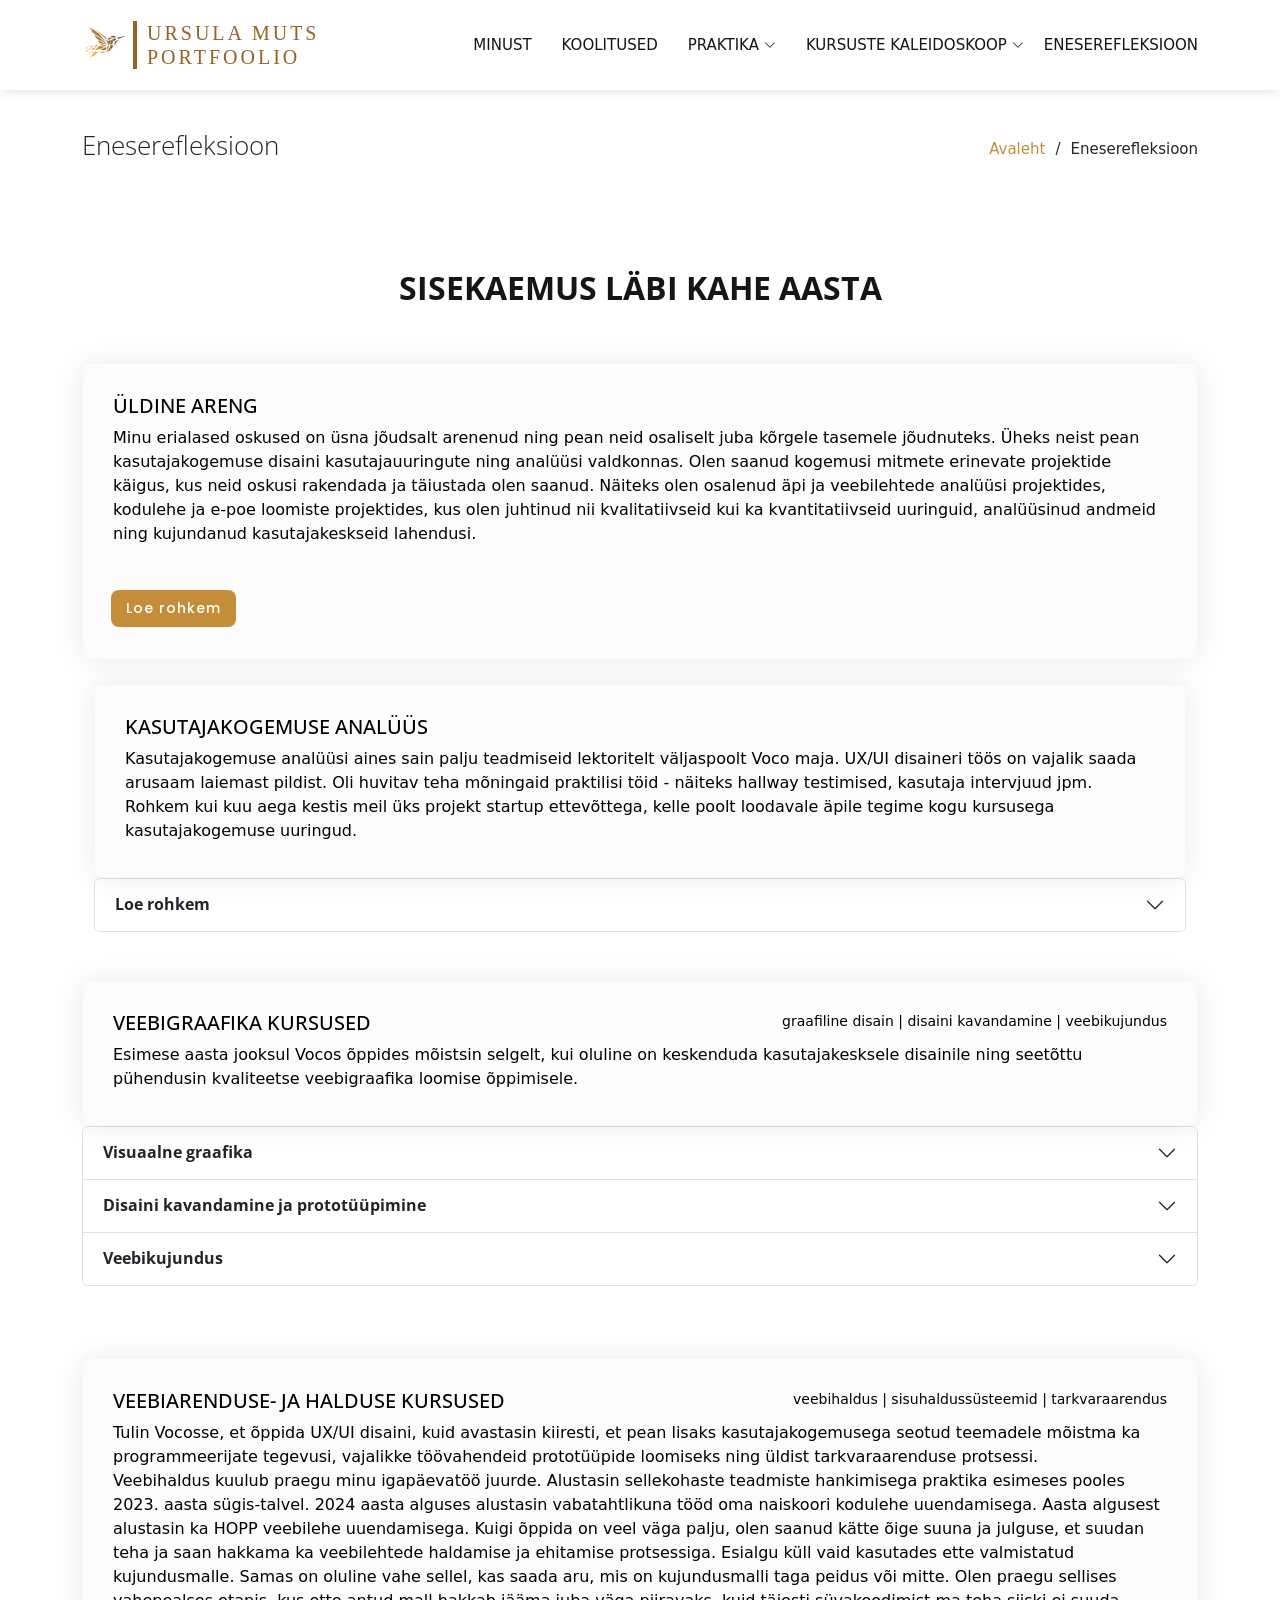
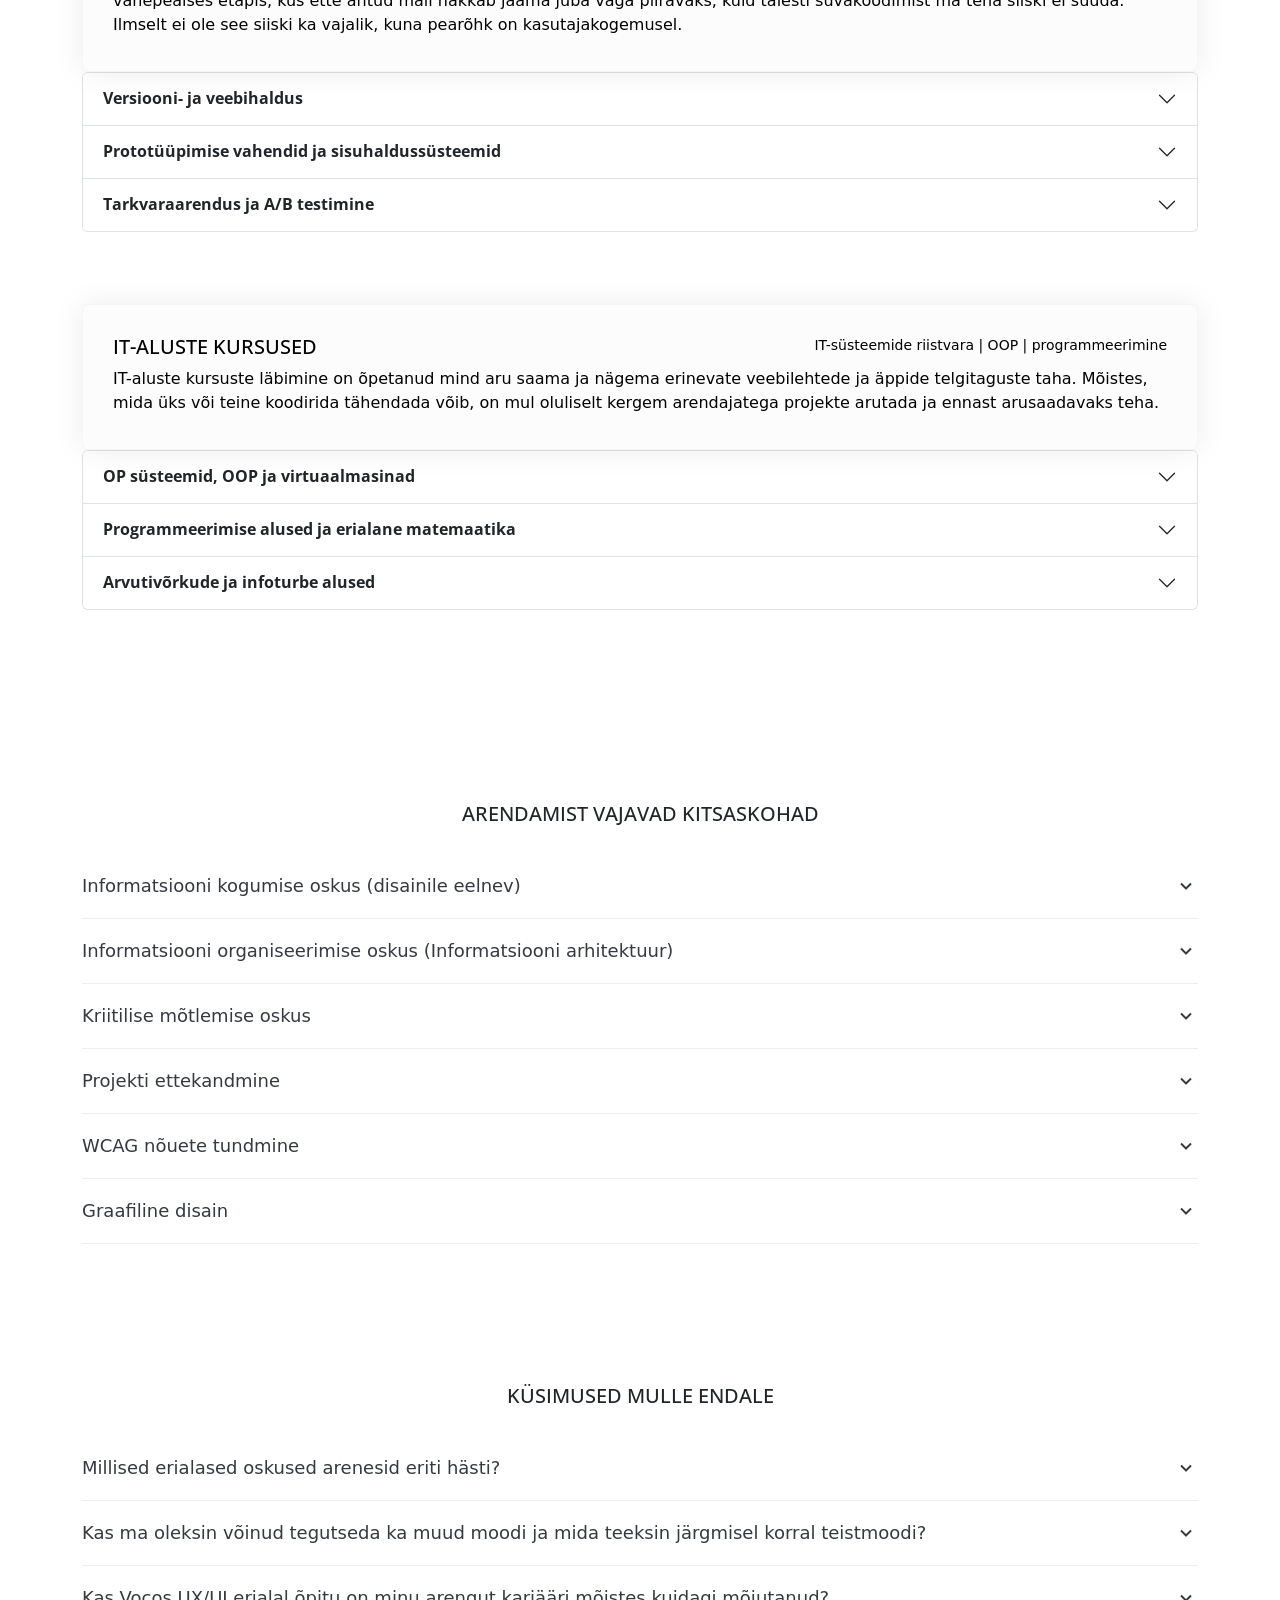
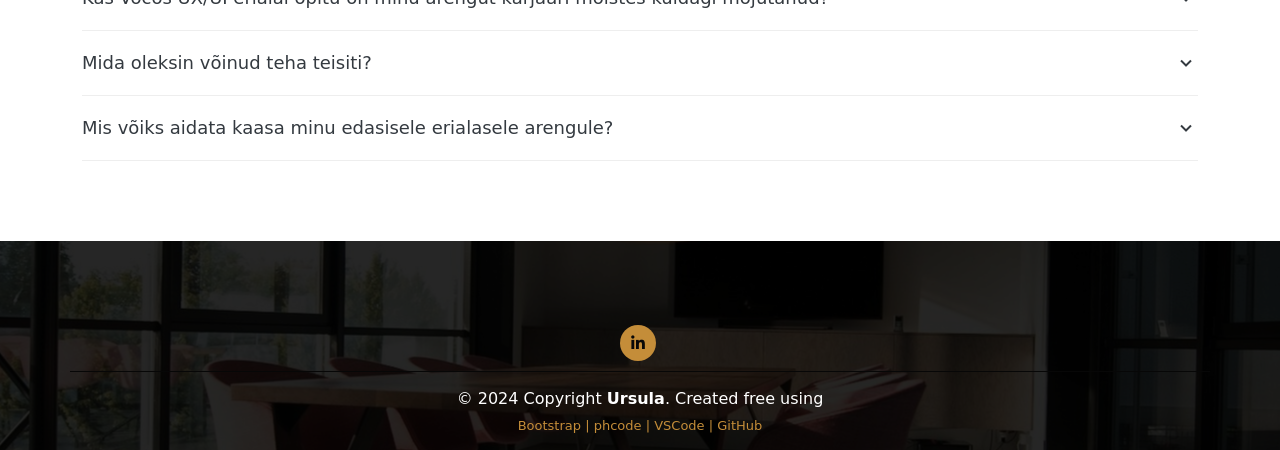
==== commit cf3b40b3: "Logo juurde lind kõigi lehtede navbari peal" ====
--- a/eneserefleksioon.html
+++ b/eneserefleksioon.html
@@ -60,18 +60,18 @@
     <body>
         <!-- ======= Header ======= -->
         <header id="header" class="d-flex align-items-center">
-            <div
-                class="container d-flex align-items-center justify-content-between">
-                <div class="logo">
-                    <a href="index.html#navbar">
+            <div class="container align-items-center justify-content-between">
+                <nav id="navbar" class="navbar">
+                    <a class="logo" href="index.html#navbar">
+                        <img
+                            src="assets/img/favicon.png"
+                            alt="Ursula portfoolio logo, millel on kujutatud lendu tõusev lind"
+                            class="d-inline-block align-text-top" />
                         <h5>
-                            Ursula muts <br />
+                            Ursula muts<br />
                             portfoolio
-                        </h5></a
-                    >
-                </div>
-
-                <nav id="navbar" class="navbar">
+                        </h5>
+                    </a>
                     <ul>
                         <li>
                             <a class="nav-link" href="index.html#services"
@@ -84,7 +84,7 @@
                             >
                         </li>
                         <li class="dropdown">
-                            <a href="#"
+                            <a class="nav-link" href="index.html#team"
                                 ><span>Praktika</span>
                                 <i class="bi bi-chevron-down"></i
                             ></a>
@@ -103,9 +103,7 @@
                         </li>
 
                         <li class="dropdown">
-                            <a
-                                href="kursuste-kaleidoskoop.html"
-                                class="nav-link scrollto portfolio"
+                            <a class="nav-link" href="index.html#portfolio"
                                 ><span>Kursuste kaleidoskoop</span>
                                 <i class="bi bi-chevron-down"></i
                             ></a>
@@ -230,8 +228,8 @@
                         class="d-flex justify-content-between align-items-center">
                         <h2>Eneserefleksioon <br /></h2>
                         <ol>
-                            <li><a href="index.html#navbar">avaleht</a></li>
-                            <li>eneserefleksioon</li>
+                            <li><a href="index.html#navbar">Avaleht</a></li>
+                            <li>Eneserefleksioon</li>
                         </ol>
                     </div>
                 </div>
@@ -1060,13 +1058,11 @@
                                 <div class="accordion-body">
                                     <ul class="list-group">
                                         <li class="list-group-item">
-                                            Õpingud programmeerimise
-                                            alustes 
-                                            suutsid anda mulle hea
-                                            baasi, mis on olulised minu
-                                            eriala jaoks. Kuigi minu fookus oli
-                                            UX/UI disainil, õppisin siiski
-                                            mõisteid nagu
+                                            Õpingud programmeerimise alustes
+                                            suutsid anda mulle hea baasi, mis on
+                                            olulised minu eriala jaoks. Kuigi
+                                            minu fookus oli UX/UI disainil,
+                                            õppisin siiski mõisteid nagu
                                             muutujad, andmetüübid,
                                             tingimuslaused, tsüklid ja
                                             funktsioonid. Need teadmised on minu
--- a/assets/css/style.css
+++ b/assets/css/style.css
@@ -11,8 +11,6 @@
 --------------------------------------------------------------*/
 font-family: "Teko", sans-serif;
 
-font-family: "Nasalization", sans-serif;
-
 body {
     font-family: "Teko-Light.woff", "Open Sans";
     color: #3e3e3e;
@@ -20,11 +18,11 @@
 
 a {
     text-decoration: none;
-    color: #956324;
+    color: #c48d39;
 }
 
 a:hover {
-    color: #555555;
+    color: #fbbb4c;
     text-decoration: none;
 }
 
@@ -32,6 +30,7 @@
 h2,
 h3,
 h4,
+h5,
 h6 {
     font-family: "Teko-Light.woff", "Open Sans";
 }
@@ -46,7 +45,7 @@
     right: 15px;
     bottom: 15px;
     z-index: 996;
-    background: #514438;
+    background: #c48d39;
     width: 40px;
     height: 40px;
     border-radius: 4px;
@@ -60,7 +59,7 @@
 }
 
 .back-to-top:hover {
-    background: #956324;
+    background: #fbbb4c;
 }
 
 .back-to-top.active {
@@ -84,43 +83,26 @@
     height: 90px;
     transition: all 0.5s;
     z-index: 997;
-
     background: #fff;
     box-shadow: 0 4px 10px -3px hsla(0, 0%, 75%, 0.5);
 }
 
-#header .logo {
-    font-size: 34px;
+#header .logo h5 {
+    font-size: 1.25rem;
+    font-family: "nasalization";
     margin: 0;
-    padding: 0;
-    font-family: "nasalization";
-    font-weight: 700;
+    font-weight: 302;
     letter-spacing: 3px;
+    text-transform: uppercase;
+    color: #956324;
     padding-left: 10px;
     border-left: 4px solid #956324;
 }
 
-/*#header .logo h5 {
-    font-size: 21px;
-    font-family: "nasalization";
-    margin: 0;
-    line-height: 1;
-    font-weight: 302;
-    letter-spacing: 7px;
-    text-transform: uppercase;
-}*/
-
-#header .logo h1 a,
-#header .logo h1 a:hover {
-    color: #fff;
-    text-decoration: none;
-    border-left: 4px solid #956324;
-}
-
 #header .logo img {
-    padding: 0;
-    margin: 0;
-    max-height: 40px;
+    padding-top: 2px;
+    margin-right: 5px;
+    max-height: 48px;
 }
 
 @media (max-width: 992px) {
@@ -166,7 +148,6 @@
     display: flex;
     align-items: center;
     justify-content: space-between;
-    padding: 10px 0 10px 30px;
     font-size: 15px;
     color: #151515;
     text-transform: uppercase;
@@ -185,8 +166,11 @@
 .navbar .active,
 .navbar .active:focus,
 .navbar li:hover > a {
-    color: #956324;
-    font-weight: bold;
+    color: #c48d39;
+}
+
+.navbar .nav-link {
+    padding: 10px 20px 10px 10px;
 }
 
 .navbar .dropdown ul {
@@ -222,7 +206,7 @@
 .navbar .dropdown ul a:hover,
 .navbar .dropdown ul .active:hover,
 .navbar .dropdown ul li:hover > a {
-    color: #956324;
+    color: #c48d39;
 }
 
 .navbar .dropdown:hover > ul {
@@ -321,7 +305,7 @@
 .navbar-mobile a:hover,
 .navbar-mobile .active,
 .navbar-mobile li:hover > a {
-    color: #956324;
+    color: #c48d39;
 }
 
 .navbar-mobile .getstarted,
@@ -338,7 +322,7 @@
     opacity: 1;
     visibility: visible;
     background: #fff;
-    box-shadow: 0px 0px 30px rgba(127, 137, 161, 0.25);
+    box-shadow: 0 0 30px rgba(127, 137, 161, 0.25);
 }
 
 .navbar-mobile .dropdown ul li {
@@ -356,7 +340,7 @@
 .navbar-mobile .dropdown ul a:hover,
 .navbar-mobile .dropdown ul .active:hover,
 .navbar-mobile .dropdown ul li:hover > a {
-    color: #956324;
+    color: #c48d39;
 }
 
 .navbar-mobile .dropdown > .dropdown-active {
@@ -412,6 +396,8 @@
     text-transform: uppercase;
 }
 
+/* TODO: Need pole kuskil kasutusel
+
 #hero .btn-get-started {
     font-family: "nasalization";
     font-weight: 166;
@@ -422,7 +408,7 @@
     border-radius: 3px;
     margin: 7px;
     color: #fff;
-    background: #956324;
+    background: #c48d39;
 }
 
 #hero .btn-get-started:hover {
@@ -430,6 +416,7 @@
     background: whitesmoke;
     color: #555555;
 }
+*/
 
 @media (min-width: 1024px) {
     #hero {
@@ -529,7 +516,7 @@
 .about .content ul i {
     font-size: 24px;
     padding: 2px 6px 0 0;
-    color: #956324;
+    color: #c48d39;
 }
 
 .about .content p:last-child {
@@ -548,7 +535,7 @@
 .services .icon-box i {
     font-size: 48px;
     float: left;
-    color: #956324;
+    color: #c48d39;
 }
 
 .services .icon-box p {
@@ -592,9 +579,10 @@
     background: white;
 }
 
+/* TODO: klass "nav-tabs" ei ole kuskil kasutusel
 .featured .nav-tabs {
     border: 0;
-}
+}*/
 
 .featured .nav-link {
     border: 0;
@@ -610,7 +598,7 @@
 }
 
 .featured .nav-link:hover h4 {
-    color: #956324;
+    color: #c48d39;
 }
 
 .featured .nav-link p {
@@ -623,12 +611,13 @@
 }
 
 .featured .nav-link.active h4 {
-    color: #956324;
-}
-
+    color: #c48d39;
+}
+
+/* TODO: tab-pane pole ka kuskil kasutusel
 .featured .tab-pane.active {
     animation: slide-down 0.5s ease-out;
-}
+}*/
 
 @keyframes slide-down {
     0% {
@@ -660,14 +649,14 @@
     font-size: 14px;
     letter-spacing: 1px;
     display: inline-block;
-    padding: 12px 32px;
-    border-radius: 4px;
-    transition: 0.3s;
-    line-height: 1;
-    color: #c48d39;
-    animation-delay: 0.8s;
-    margin-top: 6px;
-    border: 2px solid #c48d39;
+    padding: 8px 15px;
+    border-radius: 8px;
+    transition: 0.5s;
+    margin: -2px;
+    margin-top: 20px;
+    color: #fff;
+    background: #c48d39;
+    border: none;
 }
 
 .readMoreBtn:hover,
@@ -680,9 +669,7 @@
 .readLessBtn4:hover,
 .readMoreBtn5:hover,
 .readLessBtn5:hover {
-    background: #c48d39;
-    color: #fff;
-    text-decoration: none;
+    background: #fbbb4c;
 }
 
 .readLessBtn,
@@ -693,9 +680,10 @@
     display: none; /* Alguses peidetud */
 }
 
+/* TODO: Klass "btn-open-modal" pole kuskil kasutusel
 .btn-open-modal {
     margin-bottom: 5px;
-}
+}*/
 
 /*--------------------------------------------------------------
 # Why Us
@@ -765,7 +753,7 @@
 }
 
 .why-us .accordion-list span {
-    color: #956324;
+    color: #c48d39;
     font-weight: 600;
     font-size: 18px;
     padding-right: 10px;
@@ -792,7 +780,7 @@
 }
 
 .why-us .accordion-list a.collapsed:hover {
-    color: #956324;
+    color: #c48d39;
 }
 
 .why-us .accordion-list a.collapsed .icon-show {
@@ -806,7 +794,7 @@
 .why-us .play-btn {
     width: 94px;
     height: 94px;
-    background: radial-gradient(#956324 50%, rgba(124, 197, 118, 0.4) 52%);
+    background: radial-gradient(#c48d39 50%, rgba(124, 197, 118, 0.4) 52%);
     border-radius: 50%;
     display: block;
     position: absolute;
@@ -849,7 +837,7 @@
 }
 
 .why-us .play-btn:hover::after {
-    border-left: 15px solid #956324;
+    border-left: 15px solid #c48d39;
     transform: scale(20);
 }
 
@@ -950,7 +938,7 @@
 
 .portfolio #portfolio-flters li:hover,
 .portfolio #portfolio-flters li.filter-active {
-    background: #00c9ae;
+    background: #c48d39;
     color: #fff;
 }
 
@@ -1051,7 +1039,7 @@
 }
 
 .portfolio .portfolio-wrap .portfolio-links a:hover {
-    color: #956324;
+    color: #c48d39;
 }
 
 .portfolio .portfolio-wrap:hover::before {
@@ -1100,14 +1088,14 @@
     height: 15px;
     background-color: #fff;
     opacity: 1;
-    border: 1px solid #956324;
+    border: 1px solid #c48d39;
 }
 
 .portfolio-details
     .portfolio-details-slider
     .swiper-pagination
     .swiper-pagination-bullet-active {
-    background-color: #956324;
+    background-color: #c48d39;
 }
 
 .portfolio-details .portfolio-info {
@@ -1212,11 +1200,11 @@
 }
 
 .testimonials .quote-icon i {
-    color: #956324;
+    color: #c48d39;
     font-size: 24px;
     padding: 18px;
     border-radius: 50px;
-    border: 2px solid #956324;
+    border: 2px solid #c48d39;
 }
 
 .testimonials .testimonials-carousel,
@@ -1296,7 +1284,7 @@
 }
 
 .testimonials .swiper-pagination .swiper-pagination-bullet-active {
-    background-color: #956324;
+    background-color: #c48d39;
 }
 
 @media (min-width: 992px) {
@@ -1424,7 +1412,7 @@
     text-transform: uppercase;
     font-weight: 400;
     margin-bottom: 15px;
-    color: #956324;
+    color: #c48d39;
 }
 
 .team .praktika .praktika-info p {
@@ -1465,7 +1453,7 @@
 .faq .faq-list a {
     display: block;
     position: relative;
-    font-family: #956324;
+    font-family: #c48d39;
     font-size: 18px;
     line-height: 24px;
     font-weight: 400;
@@ -1518,7 +1506,7 @@
 
 .contact .info i {
     font-size: 20px;
-    color: #956324;
+    color: #c48d39;
     float: left;
     width: 44px;
     height: 44px;
@@ -1553,7 +1541,7 @@
 .contact .info .email:hover i,
 .contact .info .address:hover i,
 .contact .info .phone:hover i {
-    background: #956324;
+    background: #c48d39;
     color: #fff;
 }
 
@@ -1625,7 +1613,7 @@
 }
 
 .contact .php-email-form button[type="submit"] {
-    background: #956324;
+    background: #c48d39;
     border: 0;
     padding: 10px 24px;
     color: #fff;
@@ -1696,8 +1684,8 @@
 /*--------------------------------------------------------------
 # Valitud koolitööd/õppimine
 --------------------------------------------------------------*/
-img.object-fit-cover {
-    height: 287px;
+img.card-img-top {
+    max-height: 287px;
 }
 
 /*--------------------------------------------------------------
@@ -1778,7 +1766,7 @@
     background: none;
     font-size: 16px;
     padding: 0 20px;
-    background: #956324;
+    background: #c48d39;
     color: #fff;
     transition: 0.3s;
     border-radius: 50px;
@@ -1797,7 +1785,7 @@
 #footer .footer-top .social-links a {
     font-size: 18px;
     display: inline-block;
-    background: #956324;
+    background: #c48d39;
     color: #080808;
     line-height: 1;
     padding: 8px 0;
@@ -1810,7 +1798,7 @@
 }
 
 #footer .footer-top .social-links a:hover {
-    background: #956324;
+    background: #c48d39;
     color: #fff;
     text-decoration: none;
 }
@@ -1849,6 +1837,28 @@
     border: 2px solid #c48d39;
 }
 
+.btn-primary {
+    --bs-btn-color: #fff;
+    --bs-btn-bg: #c48d39;
+    --bs-btn-border-color: #c48d39;
+    --bs-btn-hover-color: #fff;
+    --bs-btn-hover-bg: #fbbb4c;
+    --bs-btn-hover-border-color: #fbbb4c;
+    --bs-btn-focus-shadow-rgb: 49, 132, 253;
+    --bs-btn-active-color: #fff;
+    --bs-btn-active-bg: #f29013;
+    --bs-btn-active-border-color: #c48d39;
+    --bs-btn-active-shadow: inset 0 3px 5px rgba(0, 0, 0, 0.125);
+    --bs-btn-disabled-color: #fff;
+    --bs-btn-disabled-bg: #8e7b63;
+    --bs-btn-disabled-border-color: #8e7b63;
+}
+
+.btn-lg:hover {
+    color: #6c757d;
+    background-color: #f6f6f6;
+}
+
 .carousel {
     width: 600px; /* siin võib ka olla nt 100% */
     height: 400px;
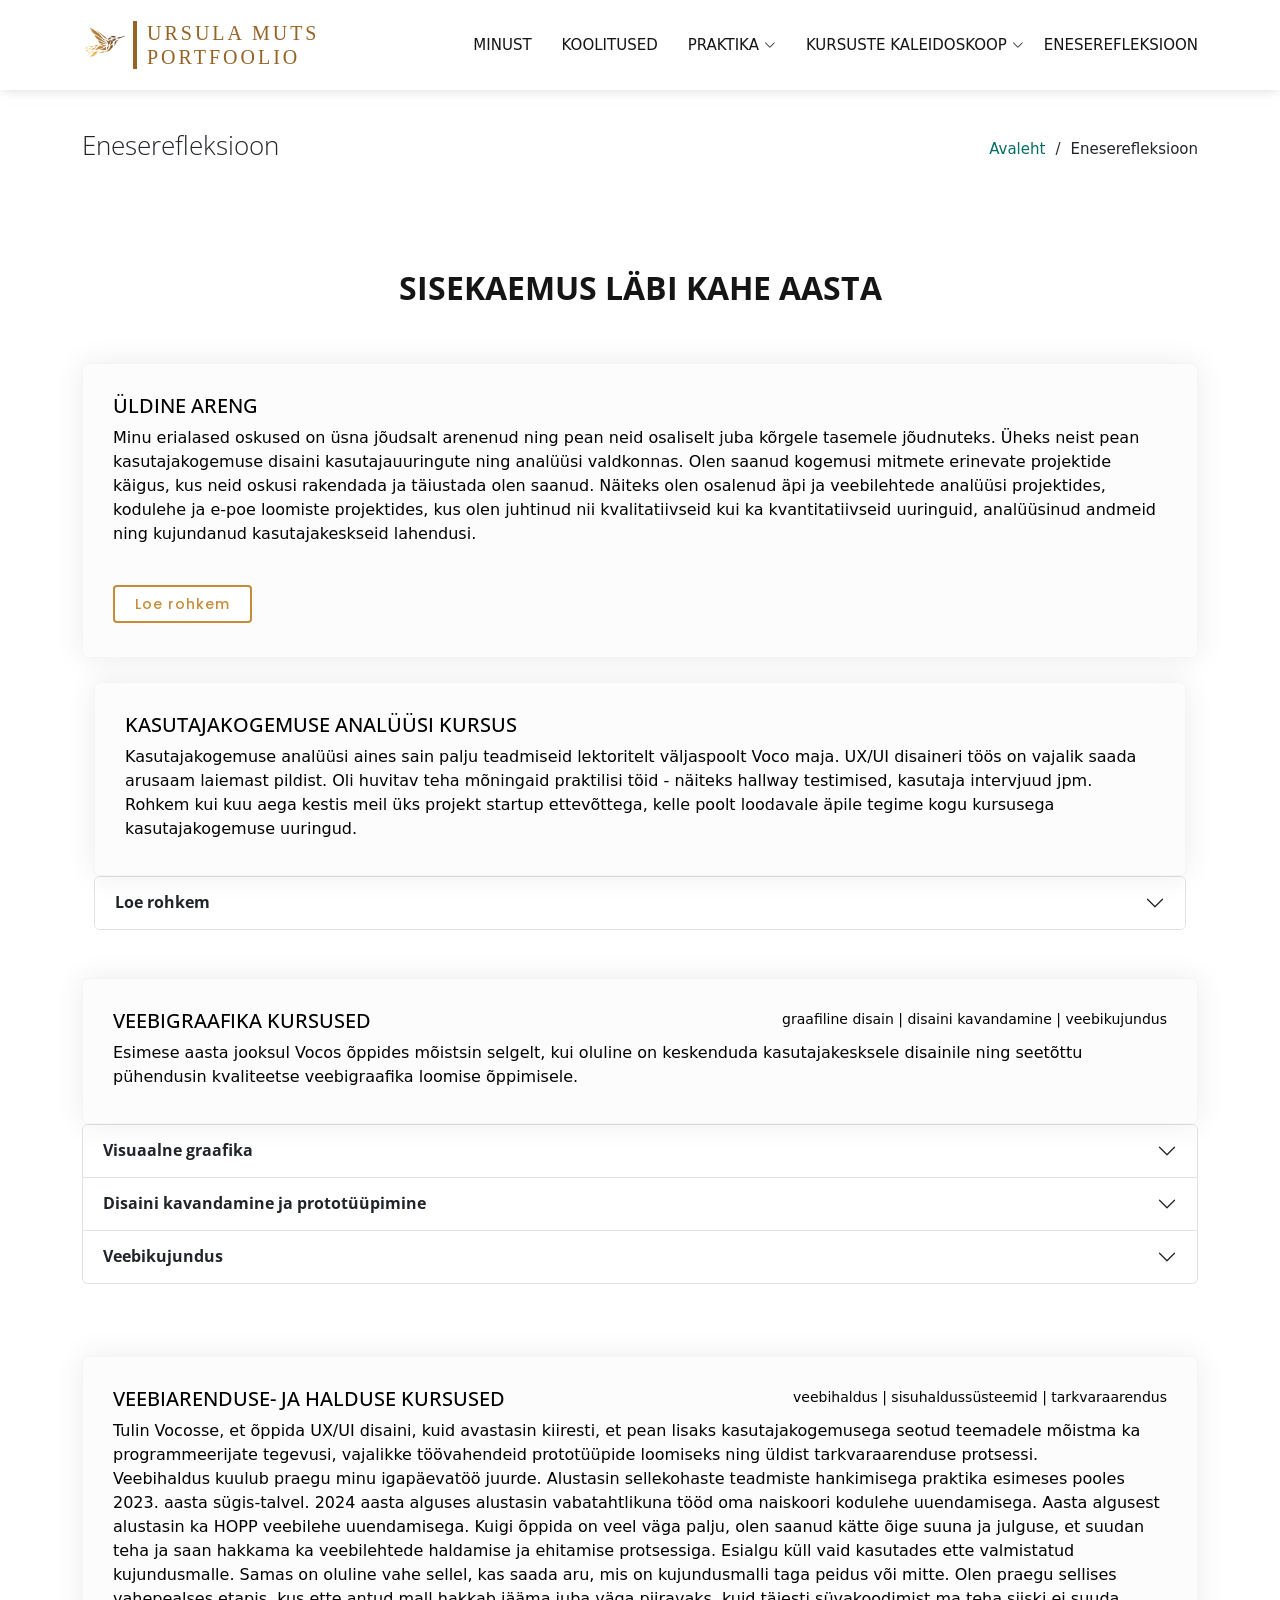
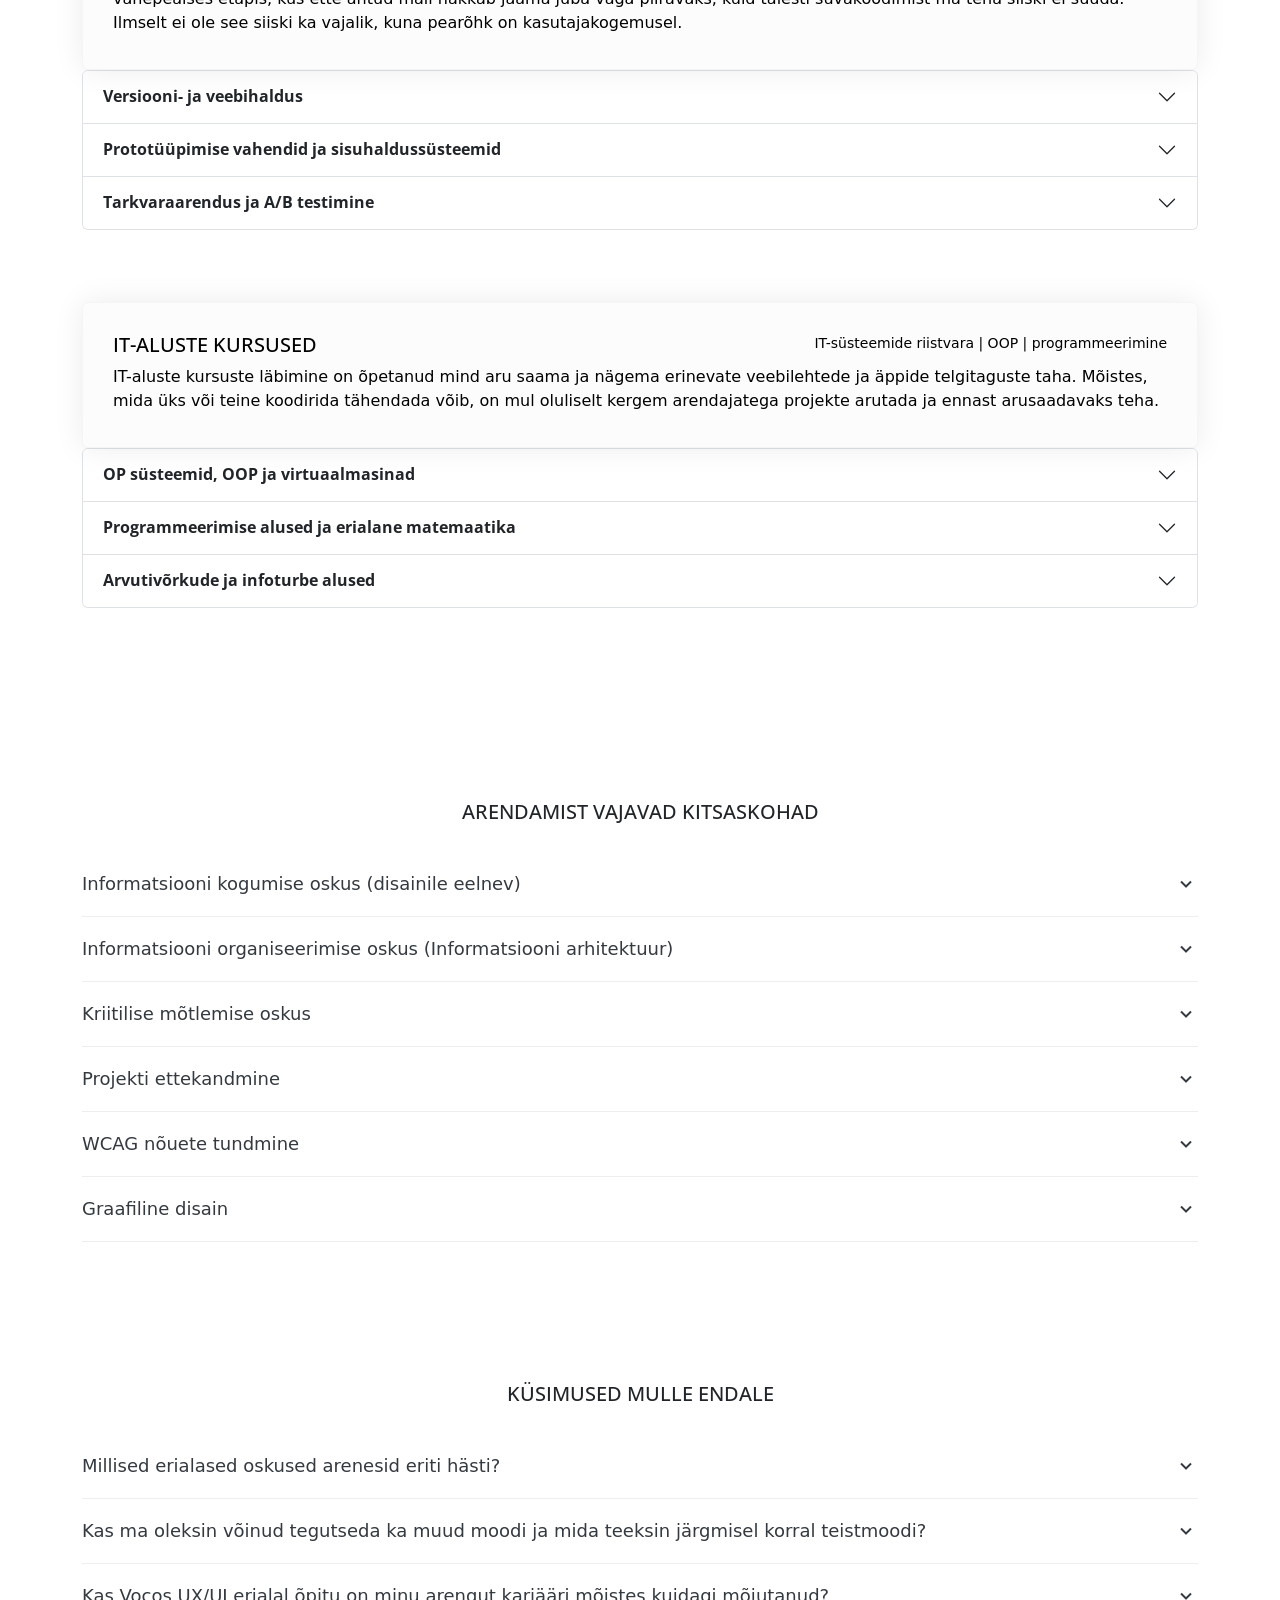
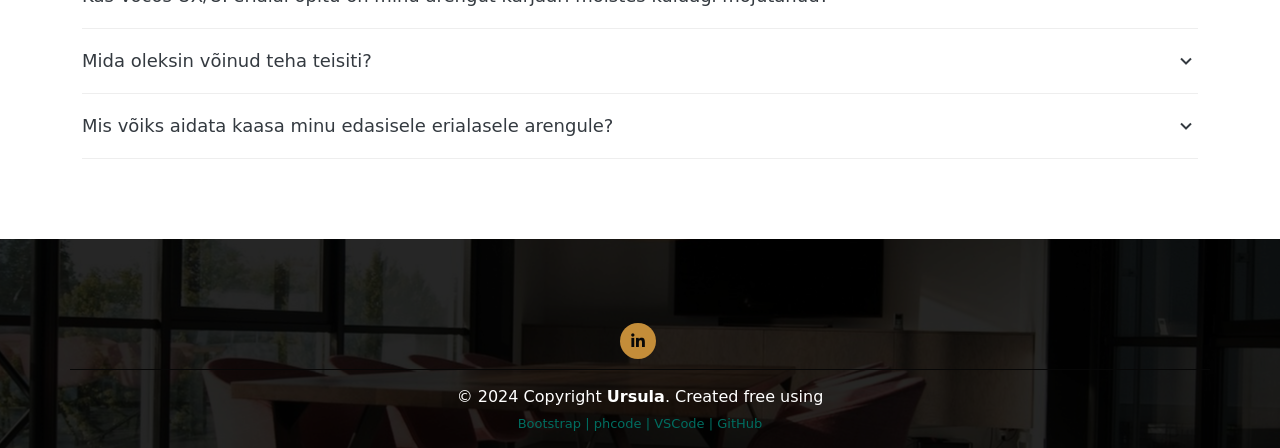
==== commit 7d3f1f43: "eneserefleksioon - tekstiparandused." ====
--- a/eneserefleksioon.html
+++ b/eneserefleksioon.html
@@ -313,7 +313,7 @@
                                 <div
                                     class="d-flex w-100 justify-content-between">
                                     <h5 class="mb-1">
-                                        KASUTAJAKOGEMUSE ANALÜÜS
+                                        KASUTAJAKOGEMUSE ANALÜÜSI KURSUS
                                     </h5>
                                 </div>
                                 <p class="mb-1"></p>
@@ -375,9 +375,9 @@
                                                 sihtrühma vajadusi ja ootusi.
                                                 See on aidanud mul disainida
                                                 kasutajakeskseid lahendusi, mis
-                                                vastavad kasutajate ootustele ja
-                                                pakuvad neile mugavat
-                                                kasutuskogemust.
+                                                vastavad veebilehe või rakenduse
+                                                külastajate ootustele ja pakuvad
+                                                neile mugavat kasutuskogemust.
                                             </li>
                                             <li class="list-group-item">
                                                 Erinevates projektides
@@ -400,13 +400,14 @@
                                             </li>
                                             <li class="list-group-item">
                                                 Minu jaoks oli palju abi
-                                                programmeerimise aluste ja
-                                                kasutajakogemuse analüüsimise
-                                                tundidest, kust jäi meelde,
-                                                kuidas andmeid töödelda ning
-                                                sarnaseid tunnuseid kätte saada,
-                                                kuidas persoonasid luua ning
-                                                kuidas koostada tulemuslikke
+                                                programmeerimise aluste,
+                                                kasutajakogemuse analüüsi ja
+                                                erialase matemaatika tundidest,
+                                                kust jäi meelde, kuidas andmeid
+                                                töödelda ning sarnaseid
+                                                tunnuseid kätte saada, kuidas
+                                                persoonasid luua ning kuidas
+                                                koostada tulemuslikke
                                                 küsimustikke. Neid teadmisi oli
                                                 võimalik koheselt kasutada.
                                                 Näiteks kuidas ette valmistuda
@@ -475,13 +476,12 @@
                                                 alateadlikud ning neid võib
                                                 kasutada toodete ja teenuste
                                                 müügi edendamiseks.
-                                            </li>
-                                            <li class="list-group-item">
-                                                Esimese aasta praktika käigus
-                                                soovisime teada saada, kas
-                                                inimene märkab veebilehe päises
-                                                olevat reklaami. Täpsustavalt:
-                                                Valmistasime kaks erinevat
+                                                <br /><br />Esimese aasta
+                                                praktika käigus soovisime teada
+                                                saada, kas inimene märkab
+                                                veebilehe päises olevat
+                                                reklaami. Täpsustavalt:
+                                                valmistasime kaks erinevat
                                                 bännerit. Mõlemal olid
                                                 dünaamilised taustad, kuid ühel
                                                 neist olid lihtsalt liikuvad
@@ -497,23 +497,21 @@
                                                 sooduspakkumise kampaaniaga. Üks
                                                 testitav ei märganud bännerit
                                                 üleval serval üldse, vaid jälgis
-                                                ainult lehe sisu.
-                                            </li>
-                                            <li class="list-group-item">
-                                                Sellest võib järeldada, et
-                                                soovitav on kasutada pakkumisi
-                                                ja reklaame erinevate toodete,
-                                                kampaaniate või tähtpäevade
-                                                esiletõstmiseks. Varasema loetu
-                                                ja õpitu põhjal ei soovita
-                                                kasutada üleliigseid popupe ehk
-                                                reklaamiga ei tohi üle pingutada
-                                                vaid lähtuda pigem põhimõttest
-                                                “vähem on rohkem”. Liigse
-                                                agressiivse reklaami kasutamine
-                                                teekonnal ostukorvi võib inimest
-                                                häirida ning tulemuseks võib
-                                                olla katkestatud ostusooritus.
+                                                ainult lehe sisu.<br /><br />Sellest
+                                                võib järeldada, et soovitav on
+                                                kasutada pakkumisi ja reklaame
+                                                erinevate toodete, kampaaniate
+                                                või tähtpäevade esiletõstmiseks.
+                                                Varasema loetu ja õpitu põhjal
+                                                ei soovita kasutada üleliigseid
+                                                popupe ehk reklaamiga ei tohi
+                                                üle pingutada vaid lähtuda pigem
+                                                põhimõttest “vähem on rohkem”.
+                                                Liigse agressiivse reklaami
+                                                kasutamine teekonnal ostukorvi
+                                                võib inimest häirida ning
+                                                tulemuseks võib olla katkestatud
+                                                ostusooritus.
                                             </li>
                                         </ul>
                                     </div>
--- a/assets/css/style.css
+++ b/assets/css/style.css
@@ -18,7 +18,7 @@
 
 a {
     text-decoration: none;
-    color: #c48d39;
+    color: #006d60;
 }
 
 a:hover {
@@ -48,7 +48,7 @@
     background: #c48d39;
     width: 40px;
     height: 40px;
-    border-radius: 4px;
+    border-radius: 50px;
     transition: all 0.4s;
 }
 
@@ -649,14 +649,15 @@
     font-size: 14px;
     letter-spacing: 1px;
     display: inline-block;
-    padding: 8px 15px;
-    border-radius: 8px;
-    transition: 0.5s;
-    margin: -2px;
-    margin-top: 20px;
-    color: #fff;
-    background: #c48d39;
-    border: none;
+    padding: 10px 20px;
+    border-radius: 4px;
+    transition: 0.3s;
+    line-height: 1;
+    margin-top: 15px;
+    color: #c48d39;
+    animation-delay: 0.8s;
+    background: #fff;
+    border: 2px solid #c48d39;
 }
 
 .readMoreBtn:hover,
@@ -669,7 +670,9 @@
 .readLessBtn4:hover,
 .readMoreBtn5:hover,
 .readLessBtn5:hover {
-    background: #fbbb4c;
+    background: #c48d39;
+    color: #fff;
+    text-decoration: none;
 }
 
 .readLessBtn,
@@ -1453,12 +1456,20 @@
 .faq .faq-list a {
     display: block;
     position: relative;
-    font-family: #c48d39;
+    color: #be9b6e;
     font-size: 18px;
     line-height: 24px;
     font-weight: 400;
     padding-right: 25px;
     cursor: pointer;
+}
+
+.faq .faq-list li > div a {
+    color: #006d60;
+}
+
+.faq .faq-list li > div a.btn-primary {
+    color: #fff;
 }
 
 .faq .faq-list i {
@@ -1905,3 +1916,7 @@
 .bx-lg {
     font-size: 6rem !important;
 }
+
+.featured .bx {
+    color: #c48d39;
+}
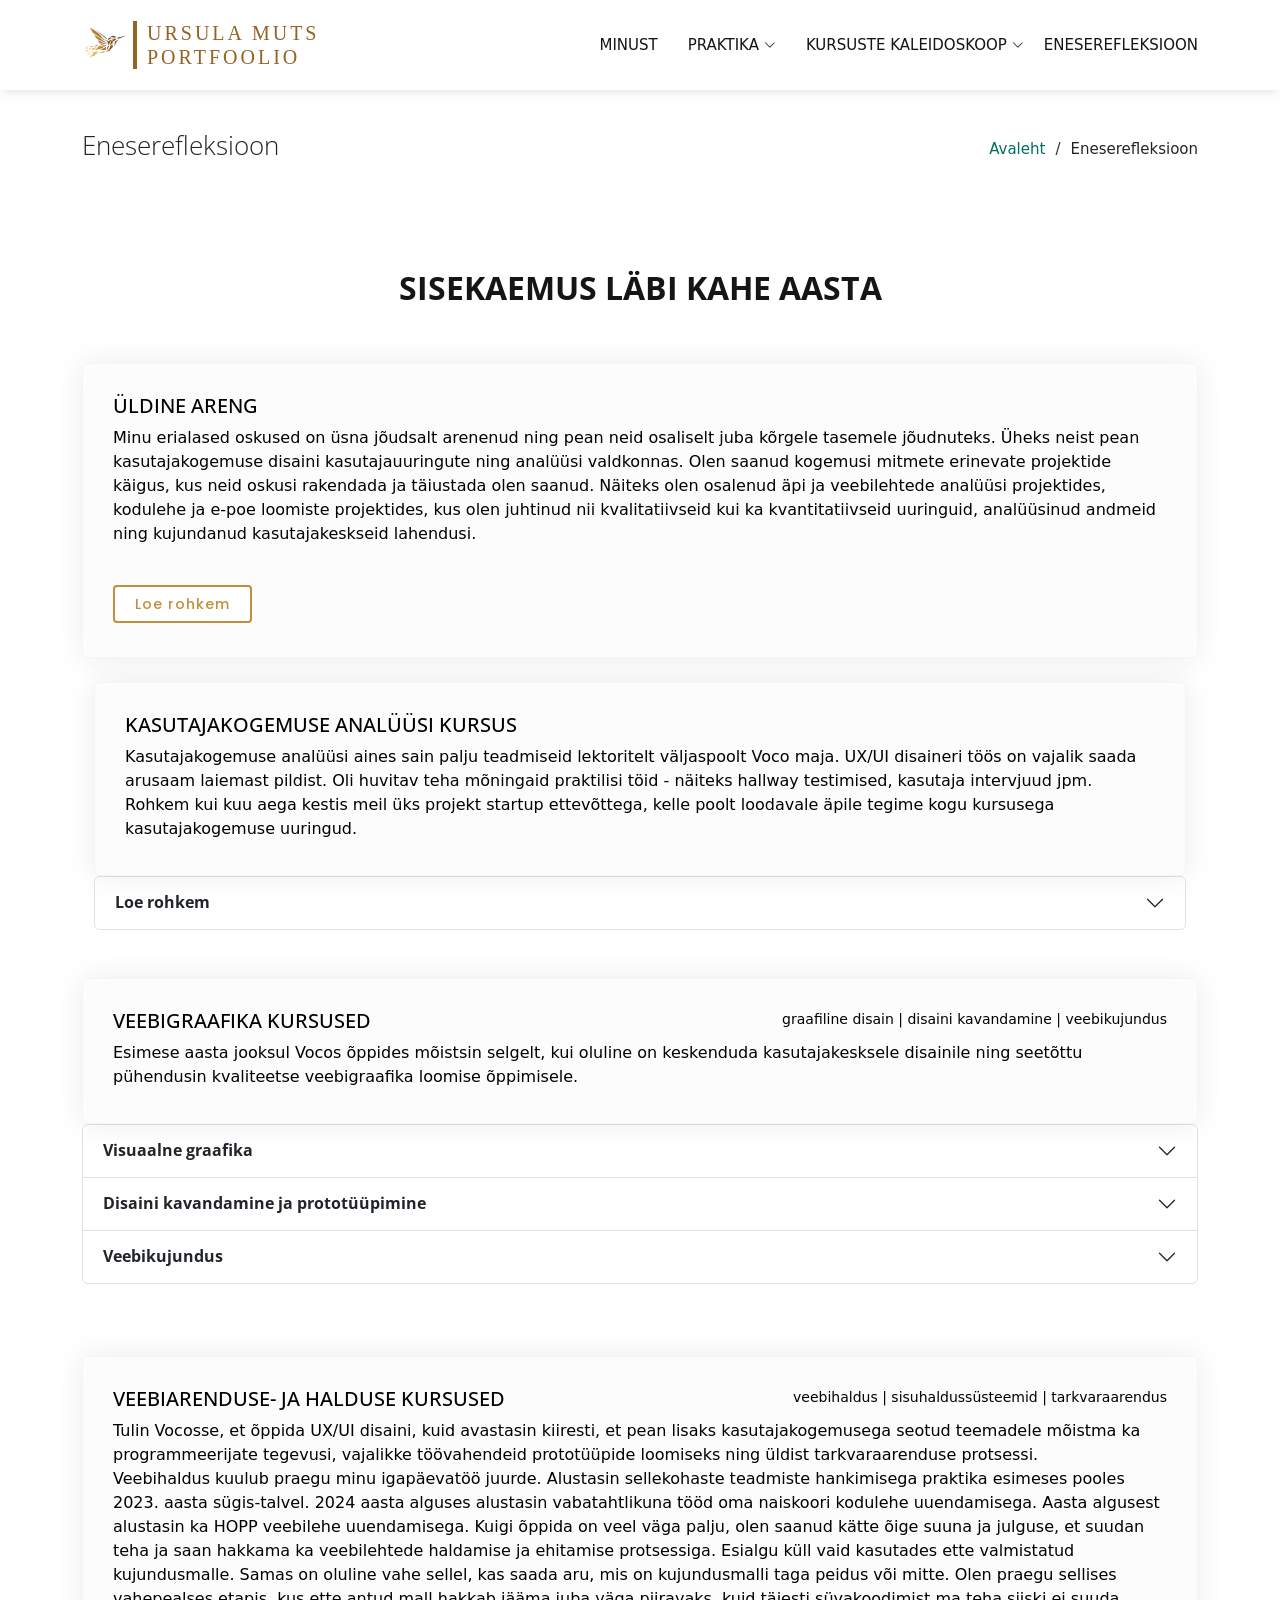
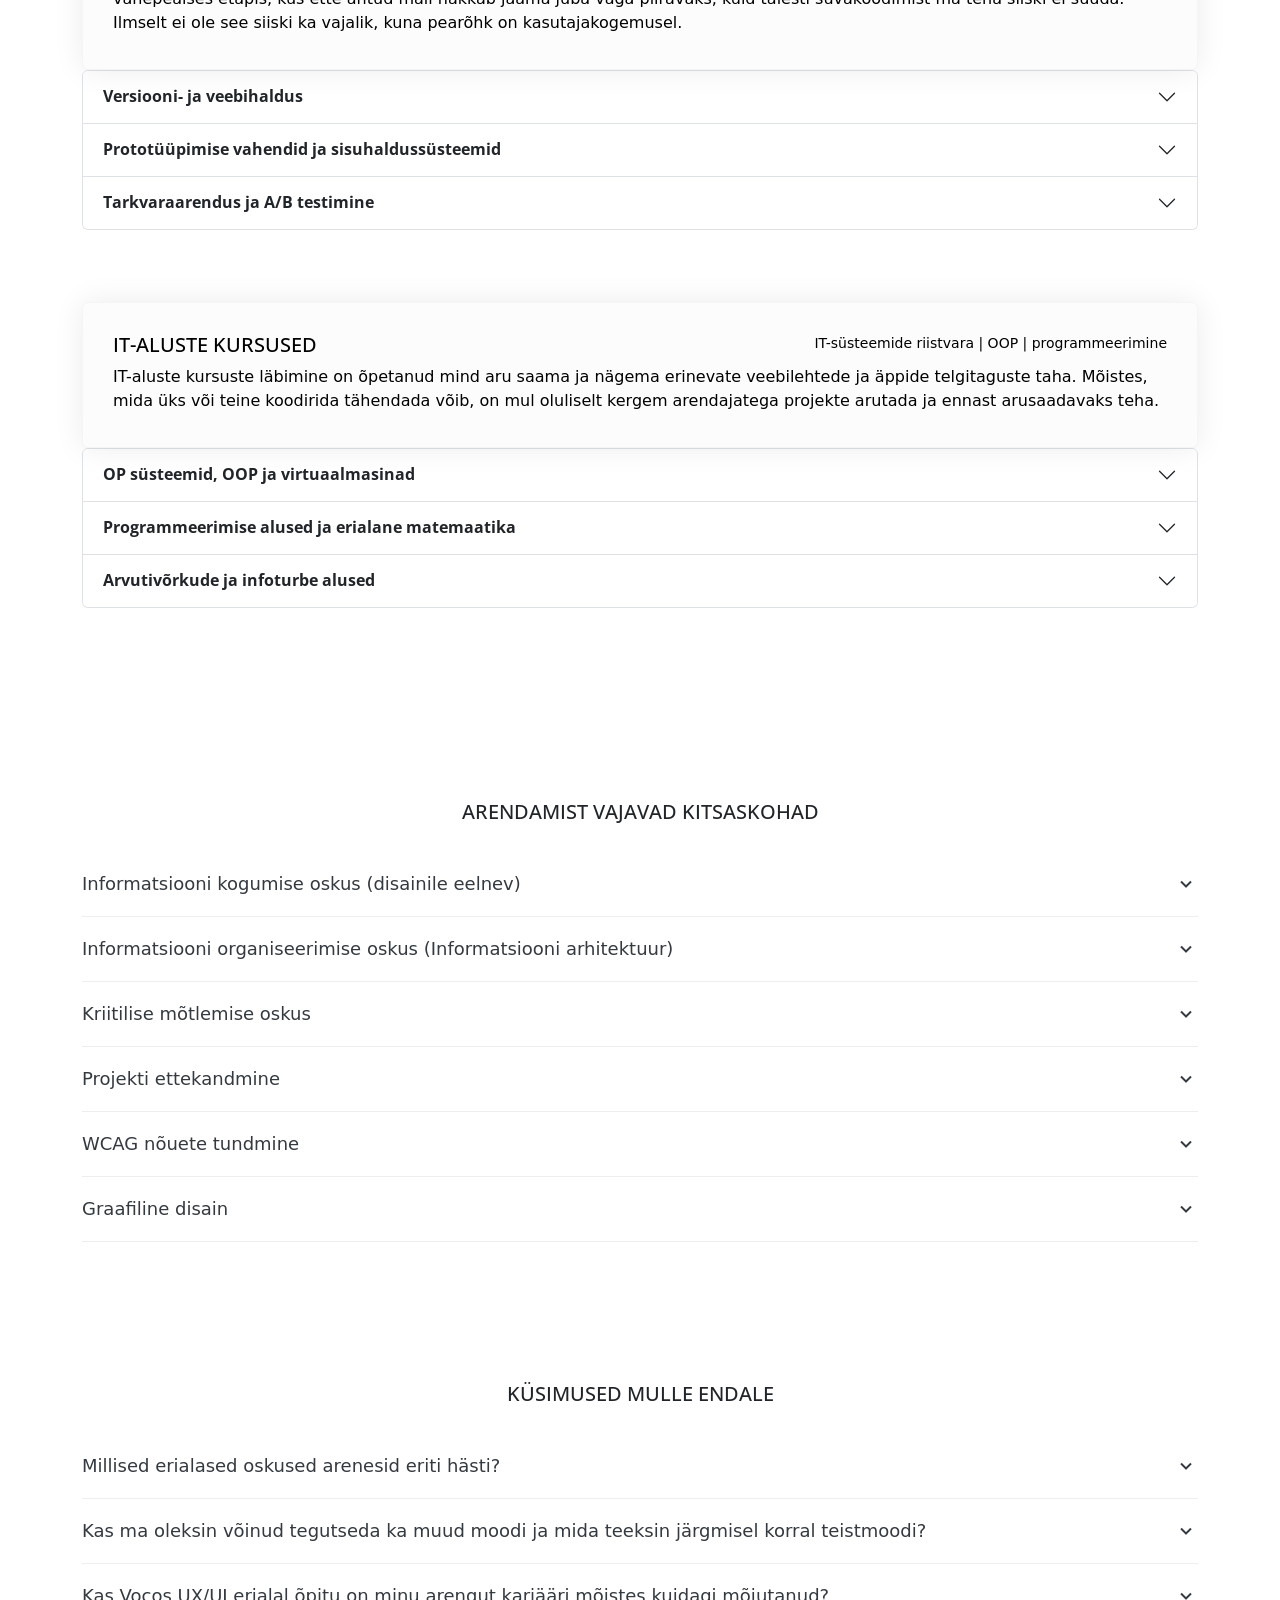
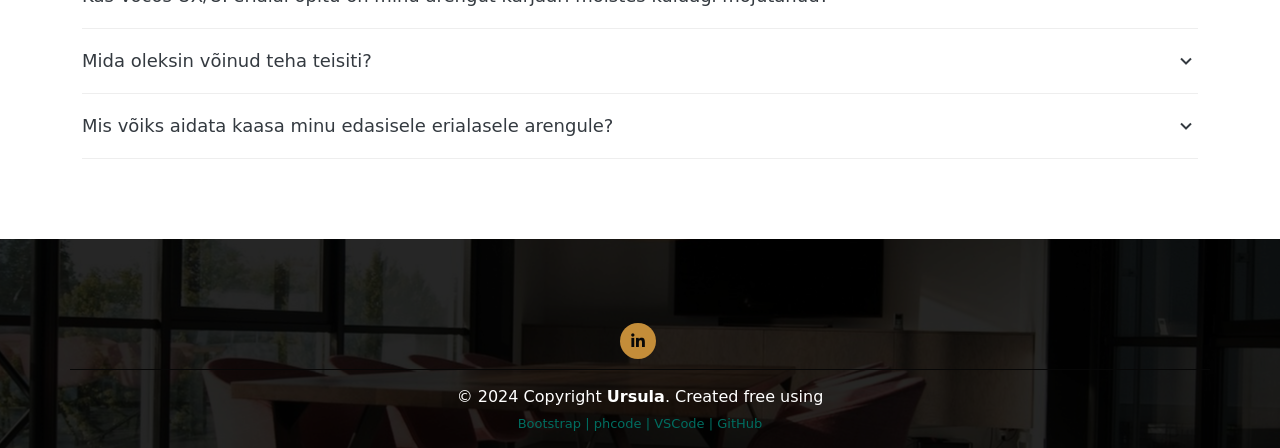
==== commit 23ccbc2b: "täiendused minust lehele - koolitused jne" ====
--- a/eneserefleksioon.html
+++ b/eneserefleksioon.html
@@ -78,11 +78,7 @@
                                 >minust</a
                             >
                         </li>
-                        <li>
-                            <a class="nav-link" href="index.html#faq"
-                                >Koolitused</a
-                            >
-                        </li>
+                        
                         <li class="dropdown">
                             <a class="nav-link" href="index.html#team"
                                 ><span>Praktika</span>
@@ -630,7 +626,7 @@
                                             Õppisin disainiprotsessi, sealhulgas
                                             värviteooriat, tüpograafiat ja
                                             kasutajakeskse disaini põhimõtteid.
-                                            Samuti olen omandanud prototüüpimise
+                                            Samuti omandasin prototüüpimise
                                             oskused, mis võimaldavad mul
                                             kiiresti luua interaktiivseid
                                             mudeleid ja saada tagasisidet
@@ -890,9 +886,9 @@
                                             otseselt veebilehtede
                                             kasutajakogemust. Olen uurinud,
                                             kuidas erinevad sisuhaldussüsteemid
-                                            nagu WordPress või Wix toimivad ja
-                                            kuidas nendega tõhusalt disaini
-                                            integreerida.
+                                            nagu WordPress, Voog või Wix
+                                            toimivad ja kuidas nendega tõhusalt
+                                            disaini integreerida.
                                         </li>
                                     </ul>
                                 </div>
@@ -918,33 +914,21 @@
                                 <div class="accordion-body">
                                     <ul class="list-group">
                                         <li class="list-group-item">
-                                            Lõpetanud projektiga 2023 novembris,
-                                            olime valmis saanud videoformaadis
-                                            esitluse meie ideest. Selle projekti
-                                            suurim ja hindamatuim väärtus on
-                                            kontaktid ja võrgustik, mis Kolmele
-                                            Punktile tekkis. Sain suhelda ja
-                                            õppida erinevatelt UX/UI ja AI
-                                            valdkonna inimestelt, kuidas
-                                            ettevõtjana ellu jääda, kuidas veel
-                                            paremini ja kiiremini edu saavutada.
-                                            Siiani on meil hea kontakt
-                                            praktikajuhendaja Helge
-                                            Sarapuu-Johansoniga, kellelt olen
-                                            saanud tarkuseid ja väärtuslikke
-                                            õpetusi, mida ei leia ei raamatust
-                                            ega veebilehtedelt. Tänu sellele
-                                            projektile läksin AI-teemalistele
-                                            konverentsidele ning õppepäevadele
-                                            teadlikumalt ja oskasin neil
-                                            räägitut oluliselt paremini vastu
-                                            võtta. Juhendajana kommenteeris
-                                            Hegle peale projekti lõppu, et me ei
-                                            jätaks projekti päris pooleli, sest
-                                            näeb sellel potentsiaali. Sama
-                                            lausus üks mentor Tehnopolis
-                                            toimunud AI-Ideepäeval. Seega -
-                                            projekt ilmselt läheb edasi.
+                                            Kuigi minu peamine fookus on UX/UI
+                                            disain, olen omandanud baasteadmised
+                                            tarkvaraarendusest. See on aidanud
+                                            mul paremini mõista arendajate
+                                            tööprotsessi ning suhelda nendega
+                                            tõhusamalt, et tagada disaini ja
+                                            funktsionaalsuse sujuv kooskõla. A/B
+                                            testimine on oluline osa UX/UI
+                                            disainiprotsessist, mis aitab
+                                            hinnata disaini tõhusust ja
+                                            kasutajakogemuse mõju. Olen õppinud,
+                                            kuidas A/B testimist rakendada,
+                                            andmeid analüüsida ning disaini
+                                            parandada kasutaja tagasiside
+                                            põhjal.
                                         </li>
                                     </ul>
                                 </div>
@@ -1101,21 +1085,20 @@
                                 <div class="accordion-body">
                                     <li class="list-group-item">
                                         Arvutivõrkude alused on olnud põnev
-                                        uurimusreis, mis on andnud mulle
-                                        arusaama sellest, kuidas arvutid ja
-                                        seadmed suhtlevad võrkudes. Olen
-                                        omandanud teadmised IP-protokollidest,
-                                        ruutimisest ja võrguohutusest. See on
-                                        aidanud mul mõista, kuidas internet ja
-                                        andmevahetus toimivad. Infoturbe alused
-                                        on minu jaoks olnud väga olulised
-                                        õppetunnid digitaalajastul. Olen
-                                        õppinud, kuidas kaitsta andmeid ja
-                                        süsteeme erinevate turvameetmete abil,
-                                        sh tulemüürid, paroolipoliitikad ja
-                                        krüptograafia. See teadmine aitab mul
-                                        mõista turvariske ja rakendada tõhusaid
-                                        turvapraktikaid.
+                                        uurimustöö, mis on andnud mulle arusaama
+                                        sellest, kuidas arvutid ja seadmed
+                                        võrkudes suhtlevad. Olen omandanud
+                                        teadmised IP-protokollidest, ruutimisest
+                                        ja võrguohutusest. See on aidanud mul
+                                        mõista, kuidas internet ja andmevahetus
+                                        toimivad. Infoturbe alused on minu jaoks
+                                        olnud väga olulised õppetunnid
+                                        digitaalajastul. Olen õppinud, kuidas
+                                        kaitsta andmeid ja süsteeme erinevate
+                                        turvameetmete abil, sh tulemüürid,
+                                        paroolipoliitikad ja krüptograafia. See
+                                        teadmine aitab mul mõista turvariske ja
+                                        rakendada tõhusaid turvapraktikaid.
                                     </li>
                                 </div>
                             </div>
@@ -1318,7 +1301,7 @@
                                     </li>
                                     <li class="list-group-item">
                                         Kõik projektid on aidanud mul omandada
-                                        sügavama arusaama UX disainist,
+                                        sügavamat arusaama UX disainist,
                                         kasutajauuringutest ja analüüsist ning
                                         tootearendusest. Kogemused erinevate
                                         projektide läbiviimisel on võimaldanud
@@ -1438,28 +1421,21 @@
                                         Vocos õppides, võtsin maksimumi. Peale
                                         koolis kohustuslike ainete ja koolituste
                                         läbimist, asutasime Kerli ja Anettega
-                                        idufirma Kolm Punkti. Oleme töötanud
-                                        terve suve, mil saime lõpetada oma
-                                        projekti Tartu Loomemejanduskeskusega
-                                        ning alustasime järgmise projektiga.
-                                        Koostööd pakume Food Filter äpi loojale
-                                        ja arendajale, kellele esialgu pakume
-                                        teenust tasuta konverteerides selle
-                                        teadmistesse. On kokkulepe omanikuga, et
-                                        projekti arenedes võib tekkida võimalus
-                                        meil esitada talle ka juba esimesi
-                                        arveid. Seega jah, esimene aasta Vocos
-                                        on käima lükanud vankri, mille suunda ja
+                                        idufirma Kolm Punkti. Töötasime terve
+                                        suve, lõpetasime oma projekti Tartu
+                                        Loomemejanduskeskusega ning alustasime
+                                        järgmise projektiga. Koostööd tegime
+                                        Food Filter äpi loojale ja arendajale,
+                                        kellele esialgu pakkusime teenust tasuta
+                                        konverteerides selle teadmistesse. Meil
+                                        oli omanikuga kokkulepe, et projekti
+                                        arenedes võib tekkida võimalus meil
+                                        esitada talle ka juba esimesi arveid.
+                                        Hiljem see küll ei realiseerunud.
+                                        <br />Kokkuvõttes jah, õpingud Vocos on
+                                        käima lükanud vankri, mille suunda ja
                                         veeremise kiirust esialgu hinnata on
-                                        raske.
-                                    </li>
-
-                                    <li class="list-group-item">
-                                        Peale eelneva olen õppinud, kuidas
-                                        juhtida oma aega ja ressursse tõhusalt
-                                        ning kuidas võtta vastu konstruktiivset
-                                        tagasisidet ja kasutada seda oma edasise
-                                        arengu toetamiseks.
+                                        veel raske.
                                     </li>
                                 </ul>
                             </div>
@@ -1483,10 +1459,10 @@
                                     lähenemist, keskendudes rohkem
                                     kasutajakesksele disainile ja ajaplaani
                                     rangemale jälgimisele, et vältida ülesannete
-                                    nihkumist ja projekti viivitusi. Järgmisel
-                                    korral võtaksin rohkem aega uuringute
-                                    tulemuste põhjalikumaks analüüsiks ning
-                                    nende põhjal järelduste tegemiseks, et
+                                    nihkumist ja mõnede projektide viivitusi.
+                                    <br /><br />Edaspidi võtaksin rohkem aega
+                                    uuringute tulemuste põhjalikumaks analüüsiks
+                                    ning nende põhjal järelduste tegemiseks, et
                                     tagada parem strateegiline suund ja
                                     tulemustele orienteeritud tegevuskava.
                                     Lisaks oleksin rohkem keskendunud
@@ -1535,13 +1511,13 @@
                                         ning saada uusi õppetunde ja
                                         väljakutseid. Praktiline kogemus on
                                         hindamatu väärtusega. See aitab mul
-                                        arendada oma probleemide lahendamise
-                                        oskusi, suhtlusoskusi ja meeskonnatööd
-                                        ning annab mulle võimaluse panustada
-                                        reaalsete probleemide lahendamisse ja
+                                        arendada oma probleemide lahendamise- ja
+                                        suhtlusoskusi, meeskonnatööd ning annab
+                                        mulle võimaluse panustada reaalsete
+                                        probleemide lahendamisse ja
                                         innovatsiooni.
                                     </li>
-                                    <li class="list-group-item"></li>
+
                                     <li class="list-group-item">
                                         Teiseks saan alati kasutada mentorluse
                                         ja juhendamise võimalust, et saada
@@ -1549,9 +1525,9 @@
                                         oma arengu toetamiseks. Mentorluse kaudu
                                         saan ma õppida kogenud spetsialistidelt
                                         ja ekspertidelt ning saada juhiseid ja
-                                        soovitusi, kuidas oma oskusi ja teadmisi
-                                        veelgi täiustada ning oma karjääri
-                                        edendada.
+                                        soovitusi, kuidas oma oskuseid ja
+                                        teadmisi veelgi täiustada ning oma
+                                        karjääri edendada.
                                         <br />Samuti võimaldab mentorlus mul
                                         saada juhendamist ja tuge keerukate
                                         probleemide lahendamisel ning
@@ -1637,7 +1613,7 @@
         <!-- End Footer -->
 
         <a
-            href="#navbar"
+            href="#"
             class="back-to-top d-flex align-items-center justify-content-center"
             ><i class="bi bi-arrow-up-short"></i
         ></a>
--- a/assets/css/style.css
+++ b/assets/css/style.css
@@ -1079,7 +1079,7 @@
 }
 
 .portfolio-details .portfolio-details-slider .swiper-pagination {
-    margin-top: 2px;
+    margin-top: 20px;
     position: relative;
 }
 
@@ -1439,6 +1439,32 @@
     height: 100px;
 }
 
+.team .container {
+    width: 100%; /* Tagab, et konteiner katab kogu saadaoleva laiuse */
+}
+
+.team .section-title {
+    width: 100%;
+}
+
+.team .list-group-item {
+    display: flex;
+    flex-direction: column;
+    width: 100%;
+    padding: 0; /* Eemaldab paddingu, et sisu täidaks kogu laiuse */
+}
+
+.team .card {
+    width: 100%;
+    margin: 0; /* Eemaldab marginid, et kaard oleks täielikult laiendatud */
+}
+
+.team .card-body {
+    text-align: left;
+    padding: 10px;
+    margin: 0; /* Eemaldab marginid */
+}
+
 /*--------------------------------------------------------------
 # Frequently Asked Questions
 --------------------------------------------------------------*/
@@ -1464,12 +1490,15 @@
     cursor: pointer;
 }
 
+.faq .koolitused li > div a.btn-primary {
+    background: #b7a99a;
+    border: none;
+    color: #fff;
+    margin-top: 20px;
+}
+
 .faq .faq-list li > div a {
     color: #006d60;
-}
-
-.faq .faq-list li > div a.btn-primary {
-    color: #fff;
 }
 
 .faq .faq-list i {
@@ -1914,7 +1943,7 @@
 }
 
 .bx-lg {
-    font-size: 6rem !important;
+    font-size: 3rem !important;
 }
 
 .featured .bx {
